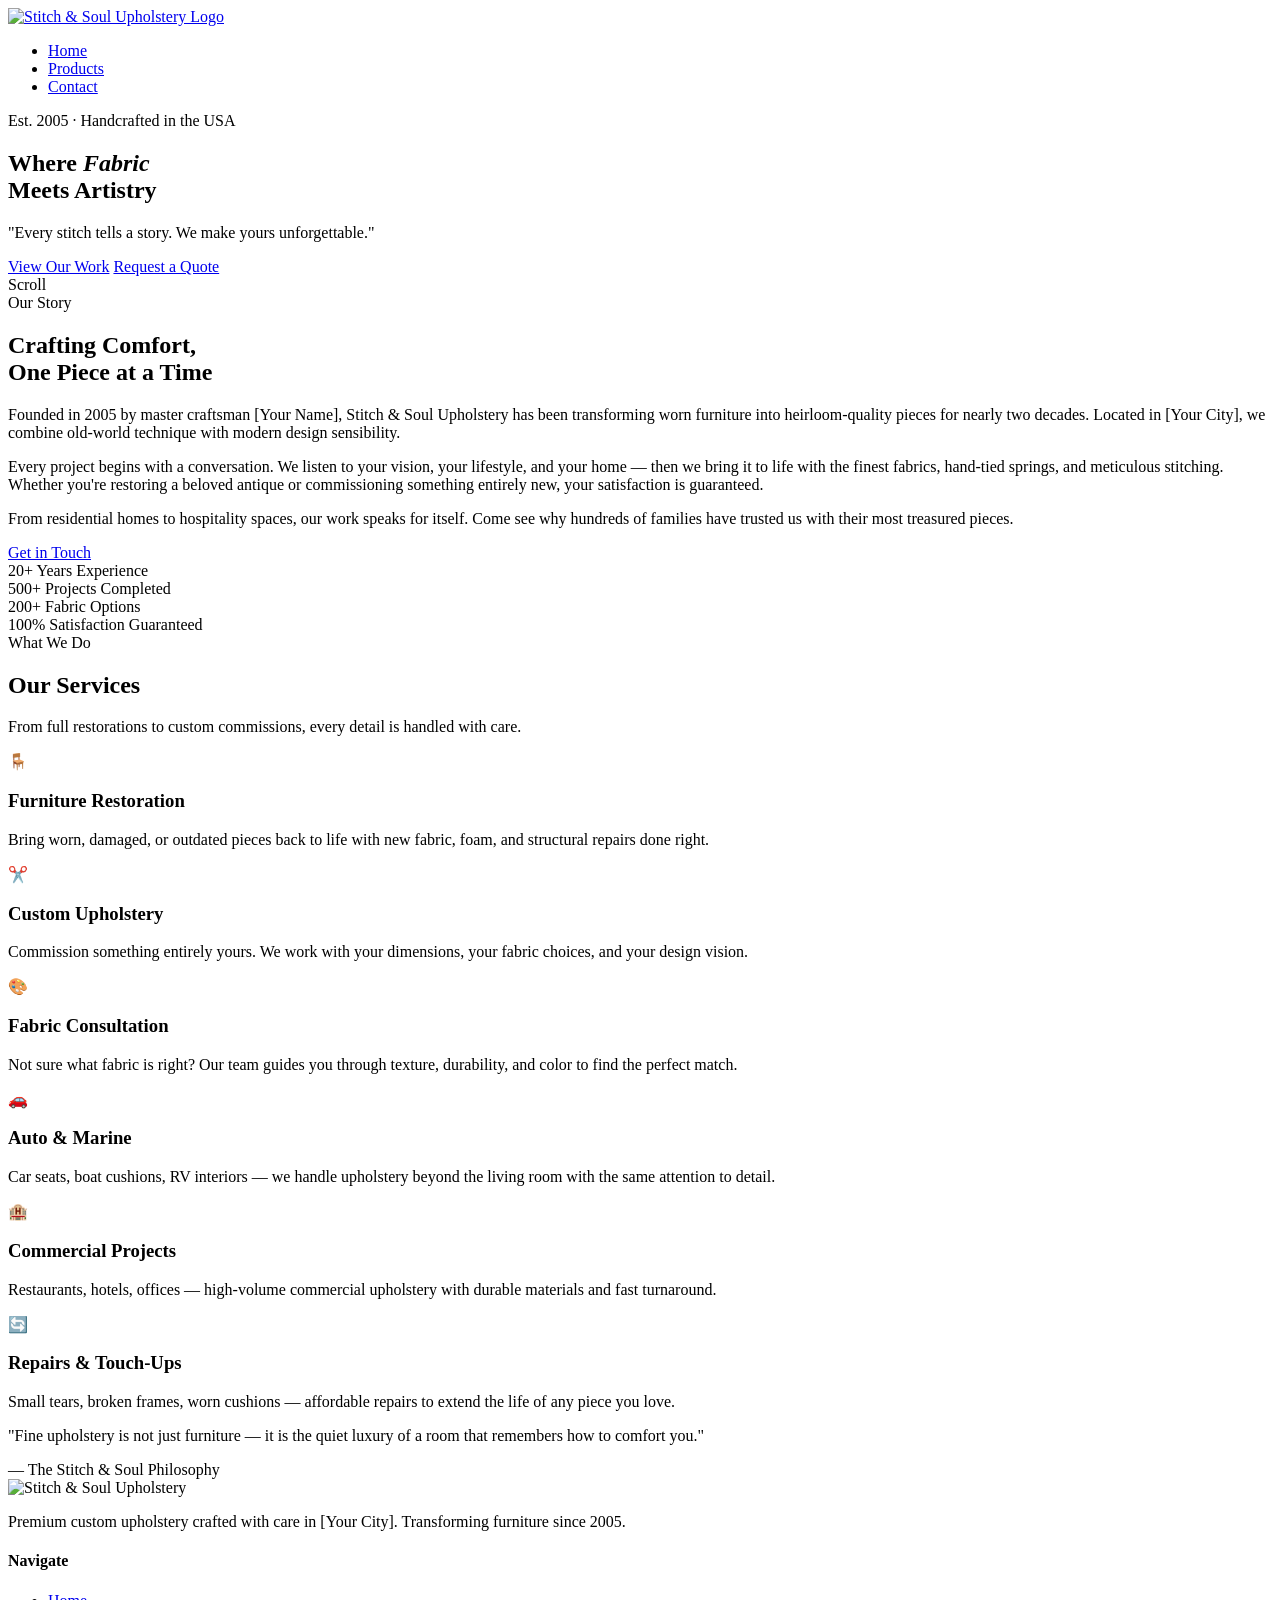
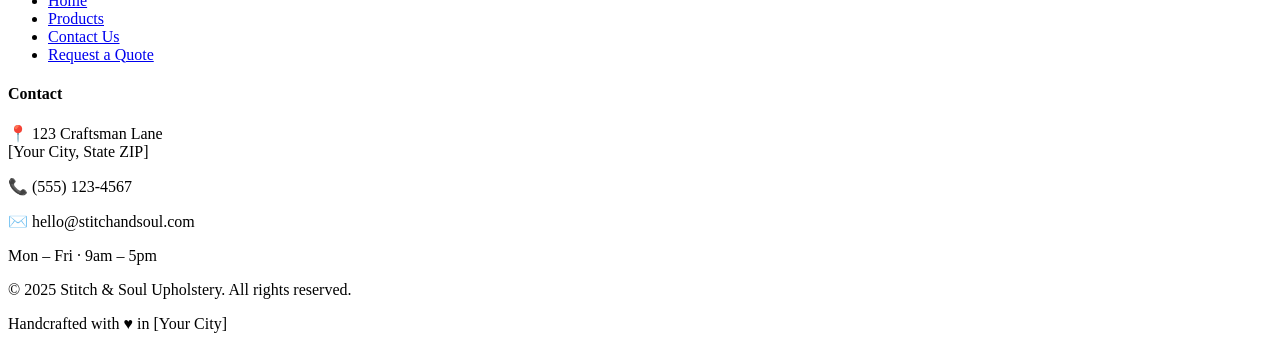
==== index.html @ db39c169 "Add files via upload" ====
<!DOCTYPE html>
<html lang="en">
<head>
  <meta charset="UTF-8" />
  <meta name="viewport" content="width=device-width, initial-scale=1.0" />
  <title>Stitch &amp; Soul Upholstery — Handcrafted Excellence</title>
  <meta name="description" content="Stitch & Soul Upholstery — Premium custom upholstery services. Furniture restoration, custom pieces, and fabric consultations." />
  <link rel="stylesheet" href="css/style.css" />
  <link rel="stylesheet" href="css/home.css" />
</head>
<body>

  <!-- ══ Navigation ══ -->
  <nav class="site-nav" role="navigation" aria-label="Main navigation">
    <div class="nav-inner">
      <a class="nav-logo" href="index.html" aria-label="Stitch & Soul — Home">
        <img src="assets/logo-placeholder.png" alt="Stitch & Soul Upholstery Logo" />
      </a>
      <ul class="nav-links">
        <li><a href="index.html" class="active" aria-current="page">Home</a></li>
        <li><a href="products.html">Products</a></li>
        <li><a href="contact.html">Contact</a></li>
      </ul>
    </div>
  </nav>

  <!-- ══ Main Content ══ -->
  <main class="page-main">

    <!-- ── Hero ── -->
    <section class="hero" aria-label="Hero">
      <div class="hero-bg" aria-hidden="true"></div>
      <div class="hero-content">
        <span class="hero-eyebrow">Est. 2005 · Handcrafted in the USA</span>
        <h1 class="hero-title">
          Where <em>Fabric</em><br />Meets Artistry
        </h1>
        <p class="hero-motto">
          "Every stitch tells a story. We make yours unforgettable."
        </p>
        <div class="hero-actions">
          <a href="products.html" class="btn btn-filled">View Our Work</a>
          <a href="contact.html" class="btn">Request a Quote</a>
        </div>
      </div>
      <div class="hero-scroll" aria-hidden="true">
        <div class="scroll-line"></div>
        <span>Scroll</span>
      </div>
    </section>

    <!-- ── About / Company Description ── -->
    <section class="about-section" id="about" aria-labelledby="about-heading">
      <div class="about-inner">
        <div class="about-text">
          <span class="section-label">Our Story</span>
          <h2 id="about-heading">
            Crafting Comfort,<br />One Piece at a Time
          </h2>

          <!-- ✏️ EDIT: Replace with your company description below -->
          <p>
            Founded in 2005 by master craftsman [Your Name], Stitch &amp; Soul Upholstery
            has been transforming worn furniture into heirloom-quality pieces for nearly
            two decades. Located in [Your City], we combine old-world technique with
            modern design sensibility.
          </p>
          <p>
            Every project begins with a conversation. We listen to your vision, your
            lifestyle, and your home — then we bring it to life with the finest fabrics,
            hand-tied springs, and meticulous stitching. Whether you're restoring a
            beloved antique or commissioning something entirely new, your satisfaction
            is guaranteed.
          </p>
          <p>
            From residential homes to hospitality spaces, our work speaks for itself.
            Come see why hundreds of families have trusted us with their most treasured pieces.
          </p>
          <!-- ✏️ END company description -->

          <a href="contact.html" class="btn" style="margin-top:1rem;">Get in Touch</a>
        </div>

        <div class="about-stats" aria-label="Company statistics">
          <div class="stat-card">
            <span class="stat-number">20+</span>
            <span class="stat-label">Years Experience</span>
          </div>
          <div class="stat-card">
            <span class="stat-number">500+</span>
            <span class="stat-label">Projects Completed</span>
          </div>
          <div class="stat-card">
            <span class="stat-number">200+</span>
            <span class="stat-label">Fabric Options</span>
          </div>
          <div class="stat-card">
            <span class="stat-number">100%</span>
            <span class="stat-label">Satisfaction Guaranteed</span>
          </div>
        </div>
      </div>
    </section>

    <!-- ── Services ── -->
    <section class="services-section" id="services" aria-labelledby="services-heading">
      <div class="services-header">
        <span class="section-label">What We Do</span>
        <h2 id="services-heading">Our Services</h2>
        <p>From full restorations to custom commissions, every detail is handled with care.</p>
      </div>

      <div class="services-grid">
        <div class="service-card">
          <span class="service-icon" aria-hidden="true">🪑</span>
          <h3>Furniture Restoration</h3>
          <p>Bring worn, damaged, or outdated pieces back to life with new fabric, foam, and structural repairs done right.</p>
        </div>
        <div class="service-card">
          <span class="service-icon" aria-hidden="true">✂️</span>
          <h3>Custom Upholstery</h3>
          <p>Commission something entirely yours. We work with your dimensions, your fabric choices, and your design vision.</p>
        </div>
        <div class="service-card">
          <span class="service-icon" aria-hidden="true">🎨</span>
          <h3>Fabric Consultation</h3>
          <p>Not sure what fabric is right? Our team guides you through texture, durability, and color to find the perfect match.</p>
        </div>
        <div class="service-card">
          <span class="service-icon" aria-hidden="true">🚗</span>
          <h3>Auto &amp; Marine</h3>
          <p>Car seats, boat cushions, RV interiors — we handle upholstery beyond the living room with the same attention to detail.</p>
        </div>
        <div class="service-card">
          <span class="service-icon" aria-hidden="true">🏨</span>
          <h3>Commercial Projects</h3>
          <p>Restaurants, hotels, offices — high-volume commercial upholstery with durable materials and fast turnaround.</p>
        </div>
        <div class="service-card">
          <span class="service-icon" aria-hidden="true">🔄</span>
          <h3>Repairs &amp; Touch-Ups</h3>
          <p>Small tears, broken frames, worn cushions — affordable repairs to extend the life of any piece you love.</p>
        </div>
      </div>
    </section>

    <!-- ── Quote Banner ── -->
    <section class="quote-banner" aria-label="Brand quote">
      <p class="quote-text">
        "Fine upholstery is not just furniture — it is the quiet luxury of a room that
        remembers how to comfort you."
      </p>
      <span class="quote-attr">— The Stitch &amp; Soul Philosophy</span>
    </section>

  </main>

  <!-- ══ Footer ══ -->
  <footer class="site-footer" role="contentinfo">
    <div class="footer-inner">

      <div class="footer-brand">
        <!-- ✏️ EDIT: Replace logo src with your logo -->
        <img src="assets/logo-placeholder.png" alt="Stitch & Soul Upholstery" />
        <p>Premium custom upholstery crafted with care in [Your City]. Transforming furniture since 2005.</p>
      </div>

      <div class="footer-col">
        <h4>Navigate</h4>
        <ul>
          <li><a href="index.html">Home</a></li>
          <li><a href="products.html">Products</a></li>
          <li><a href="contact.html">Contact Us</a></li>
          <li><a href="contact.html">Request a Quote</a></li>
        </ul>
      </div>

      <div class="footer-col">
        <h4>Contact</h4>
        <!-- ✏️ EDIT: Replace with your real contact info -->
        <p>📍 123 Craftsman Lane<br />[Your City, State ZIP]</p>
        <p>📞 (555) 123-4567</p>
        <p>✉️ hello@stitchandsoul.com</p>
        <p>Mon – Fri · 9am – 5pm</p>
      </div>

    </div>

    <div class="footer-bottom">
      <p>&copy; 2025 Stitch &amp; Soul Upholstery. All rights reserved.</p>
      <p>Handcrafted with ♥ in [Your City]</p>
    </div>
  </footer>

</body>
</html>
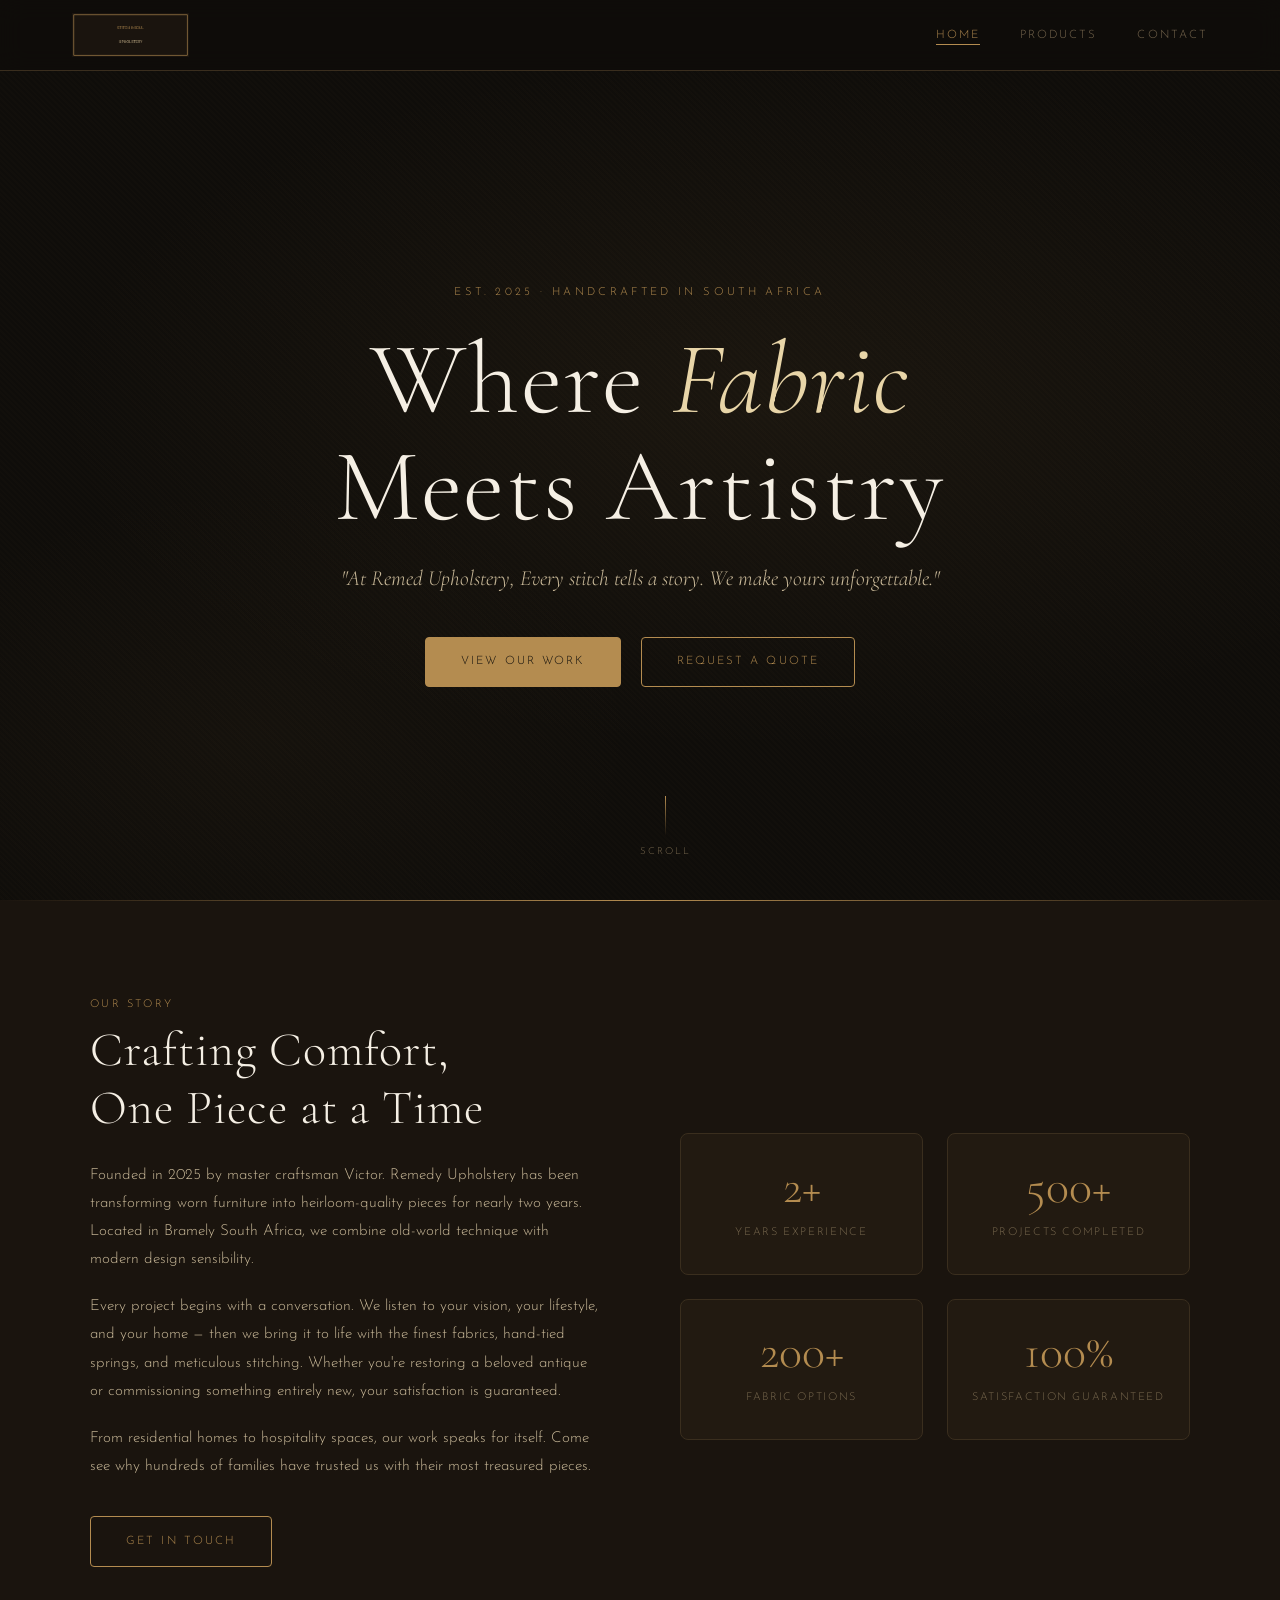
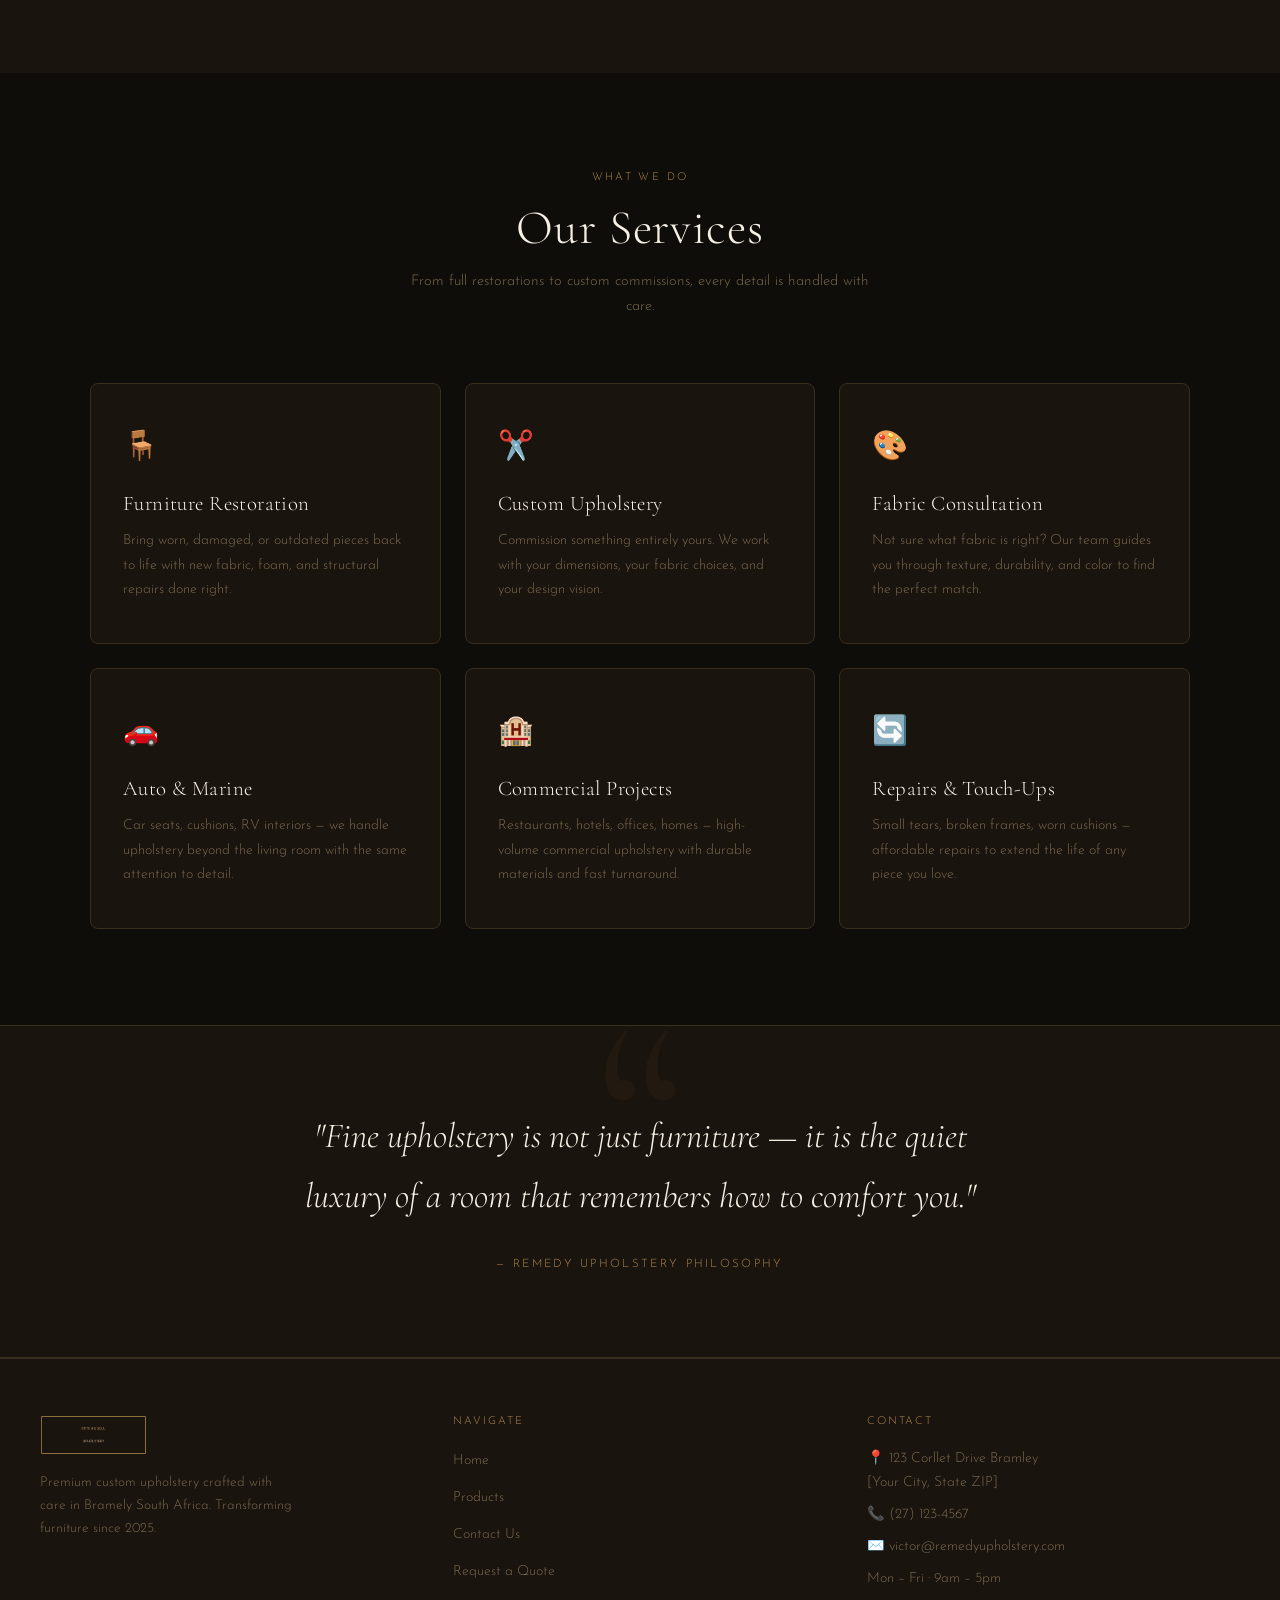
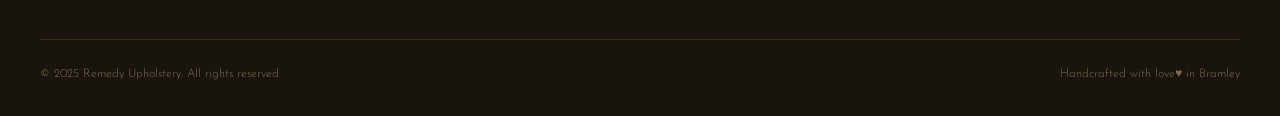
==== commit 0148ce59: "Update branding from Stitch & Soul to Remedy Upholstery" ====
--- a/index.html
+++ b/index.html
@@ -3,8 +3,8 @@
 <head>
   <meta charset="UTF-8" />
   <meta name="viewport" content="width=device-width, initial-scale=1.0" />
-  <title>Stitch &amp; Soul Upholstery — Handcrafted Excellence</title>
-  <meta name="description" content="Stitch & Soul Upholstery — Premium custom upholstery services. Furniture restoration, custom pieces, and fabric consultations." />
+  <title>Remedy Upholstery — Handcrafted Excellence</title>
+  <meta name="description" content="Remedy Upholstery — Premium custom upholstery services. Furniture restoration, custom pieces, and fabric consultations." />
   <link rel="stylesheet" href="css/style.css" />
   <link rel="stylesheet" href="css/home.css" />
 </head>
@@ -13,8 +13,8 @@
   <!-- ══ Navigation ══ -->
   <nav class="site-nav" role="navigation" aria-label="Main navigation">
     <div class="nav-inner">
-      <a class="nav-logo" href="index.html" aria-label="Stitch & Soul — Home">
-        <img src="assets/logo-placeholder.png" alt="Stitch & Soul Upholstery Logo" />
+      <a class="nav-logo" href="index.html" aria-label="Remedy — Home">
+        <img src="assets/logo-placeholder.png" alt="Remedy Upholstery logo" />
       </a>
       <ul class="nav-links">
         <li><a href="index.html" class="active" aria-current="page">Home</a></li>
@@ -31,12 +31,12 @@
     <section class="hero" aria-label="Hero">
       <div class="hero-bg" aria-hidden="true"></div>
       <div class="hero-content">
-        <span class="hero-eyebrow">Est. 2005 · Handcrafted in the USA</span>
+        <span class="hero-eyebrow">Est. 2025 · Handcrafted in South Africa</span>
         <h1 class="hero-title">
           Where <em>Fabric</em><br />Meets Artistry
         </h1>
         <p class="hero-motto">
-          "Every stitch tells a story. We make yours unforgettable."
+          "At Remed Upholstery, Every stitch tells a story. We make yours unforgettable."
         </p>
         <div class="hero-actions">
           <a href="products.html" class="btn btn-filled">View Our Work</a>
@@ -58,11 +58,11 @@
             Crafting Comfort,<br />One Piece at a Time
           </h2>
 
-          <!-- ✏️ EDIT: Replace with your company description below -->
+          <!-- ✏️ EDIT: company description below -->
           <p>
-            Founded in 2005 by master craftsman [Your Name], Stitch &amp; Soul Upholstery
+            Founded in 2025 by master craftsman Victor. Remedy Upholstery
             has been transforming worn furniture into heirloom-quality pieces for nearly
-            two decades. Located in [Your City], we combine old-world technique with
+            two years. Located in Bramely South Africa, we combine old-world technique with
             modern design sensibility.
           </p>
           <p>
@@ -83,7 +83,7 @@
 
         <div class="about-stats" aria-label="Company statistics">
           <div class="stat-card">
-            <span class="stat-number">20+</span>
+            <span class="stat-number">2+</span>
             <span class="stat-label">Years Experience</span>
           </div>
           <div class="stat-card">
@@ -129,12 +129,12 @@
         <div class="service-card">
           <span class="service-icon" aria-hidden="true">🚗</span>
           <h3>Auto &amp; Marine</h3>
-          <p>Car seats, boat cushions, RV interiors — we handle upholstery beyond the living room with the same attention to detail.</p>
+          <p>Car seats, cushions, RV interiors — we handle upholstery beyond the living room with the same attention to detail.</p>
         </div>
         <div class="service-card">
           <span class="service-icon" aria-hidden="true">🏨</span>
           <h3>Commercial Projects</h3>
-          <p>Restaurants, hotels, offices — high-volume commercial upholstery with durable materials and fast turnaround.</p>
+          <p>Restaurants, hotels, offices, homes — high-volume commercial upholstery with durable materials and fast turnaround.</p>
         </div>
         <div class="service-card">
           <span class="service-icon" aria-hidden="true">🔄</span>
@@ -150,7 +150,7 @@
         "Fine upholstery is not just furniture — it is the quiet luxury of a room that
         remembers how to comfort you."
       </p>
-      <span class="quote-attr">— The Stitch &amp; Soul Philosophy</span>
+      <span class="quote-attr">— Remedy Upholstery Philosophy</span>
     </section>
 
   </main>
@@ -160,9 +160,9 @@
     <div class="footer-inner">
 
       <div class="footer-brand">
-        <!-- ✏️ EDIT: Replace logo src with your logo -->
+        <!-- ✏️ EDIT: logo -->
         <img src="assets/logo-placeholder.png" alt="Stitch & Soul Upholstery" />
-        <p>Premium custom upholstery crafted with care in [Your City]. Transforming furniture since 2005.</p>
+        <p>Premium custom upholstery crafted with care in Bramely South Africa. Transforming furniture since 2025.</p>
       </div>
 
       <div class="footer-col">
@@ -178,17 +178,17 @@
       <div class="footer-col">
         <h4>Contact</h4>
         <!-- ✏️ EDIT: Replace with your real contact info -->
-        <p>📍 123 Craftsman Lane<br />[Your City, State ZIP]</p>
-        <p>📞 (555) 123-4567</p>
-        <p>✉️ hello@stitchandsoul.com</p>
+        <p>📍 123 Corllet Drive Bramley<br />[Your City, State ZIP]</p>
+        <p>📞 (27) 123-4567</p>
+        <p>✉️ victor@remedyupholstery.com</p>
         <p>Mon – Fri · 9am – 5pm</p>
       </div>
 
     </div>
 
     <div class="footer-bottom">
-      <p>&copy; 2025 Stitch &amp; Soul Upholstery. All rights reserved.</p>
-      <p>Handcrafted with ♥ in [Your City]</p>
+      <p>&copy; 2025 Remedy Upholstery. All rights reserved.</p>
+      <p>Handcrafted with love♥ in Bramley</p>
     </div>
   </footer>
 
--- a/css/style.css
+++ b/css/style.css
@@ -0,0 +1,348 @@
+/* ============================================
+   style.css — Shared base styles & variables
+   Stitch & Soul Upholstery
+   ============================================ */
+
+@import url('https://fonts.googleapis.com/css2?family=Cormorant+Garamond:ital,wght@0,300;0,400;0,600;1,300;1,400&family=Josefin+Sans:wght@300;400;600&display=swap');
+
+/* ── CSS Variables ── */
+:root {
+  --color-bg:        #0f0d0a;
+  --color-surface:   #1a140e;
+  --color-surface2:  #221a11;
+  --color-border:    #3a2e1e;
+  --color-gold:      #b48c50;
+  --color-gold-lt:   #d4aa6e;
+  --color-gold-pale: #e8d5a8;
+  --color-cream:     #f5efe4;
+  --color-text:      #c8b898;
+  --color-text-dim:  #7a6a50;
+  --color-white:     #faf6ef;
+
+  --font-display: 'Cormorant Garamond', Georgia, serif;
+  --font-ui:      'Josefin Sans', sans-serif;
+
+  --radius-sm:  4px;
+  --radius-md:  8px;
+  --radius-lg:  16px;
+
+  --shadow-card: 0 4px 24px rgba(0,0,0,0.5), 0 1px 4px rgba(0,0,0,0.4);
+  --shadow-glow: 0 0 30px rgba(180,140,80,0.12);
+
+  --transition: 0.3s cubic-bezier(0.4, 0, 0.2, 1);
+}
+
+/* ── Reset & Base ── */
+*, *::before, *::after {
+  box-sizing: border-box;
+  margin: 0;
+  padding: 0;
+}
+
+html {
+  scroll-behavior: smooth;
+  font-size: 16px;
+}
+
+body {
+  background-color: var(--color-bg);
+  color: var(--color-text);
+  font-family: var(--font-ui);
+  font-weight: 300;
+  line-height: 1.7;
+  min-height: 100vh;
+  -webkit-font-smoothing: antialiased;
+}
+
+/* ── Scrollbar ── */
+::-webkit-scrollbar { width: 6px; }
+::-webkit-scrollbar-track { background: var(--color-bg); }
+::-webkit-scrollbar-thumb { background: var(--color-border); border-radius: 3px; }
+::-webkit-scrollbar-thumb:hover { background: var(--color-gold); }
+
+/* ── Typography ── */
+h1, h2, h3, h4 {
+  font-family: var(--font-display);
+  font-weight: 300;
+  color: var(--color-cream);
+  line-height: 1.2;
+  letter-spacing: 0.02em;
+}
+
+h1 { font-size: clamp(2.4rem, 6vw, 5rem); }
+h2 { font-size: clamp(1.8rem, 4vw, 3rem); }
+h3 { font-size: clamp(1.3rem, 2.5vw, 1.8rem); }
+
+p { margin-bottom: 1rem; color: var(--color-text); }
+
+a {
+  color: var(--color-gold);
+  text-decoration: none;
+  transition: color var(--transition);
+}
+a:hover { color: var(--color-gold-lt); }
+
+img { display: block; max-width: 100%; height: auto; }
+
+/* ── Navigation ── */
+.site-nav {
+  position: fixed;
+  top: 0; left: 0; right: 0;
+  z-index: 100;
+  background: rgba(15,13,10,0.92);
+  backdrop-filter: blur(12px);
+  -webkit-backdrop-filter: blur(12px);
+  border-bottom: 1px solid var(--color-border);
+}
+
+.nav-inner {
+  max-width: 1200px;
+  margin: 0 auto;
+  padding: 0 2rem;
+  height: 70px;
+  display: flex;
+  align-items: center;
+  justify-content: space-between;
+}
+
+.nav-logo img {
+  height: 44px;
+  width: auto;
+}
+
+.nav-links {
+  display: flex;
+  list-style: none;
+  gap: 2.5rem;
+  align-items: center;
+}
+
+.nav-links a {
+  font-family: var(--font-ui);
+  font-size: 0.72rem;
+  letter-spacing: 0.18em;
+  text-transform: uppercase;
+  color: var(--color-text-dim);
+  transition: color var(--transition);
+  position: relative;
+  padding-bottom: 2px;
+}
+
+.nav-links a::after {
+  content: '';
+  position: absolute;
+  bottom: -2px; left: 0;
+  width: 0; height: 1px;
+  background: var(--color-gold);
+  transition: width var(--transition);
+}
+
+.nav-links a:hover,
+.nav-links a.active {
+  color: var(--color-gold);
+}
+
+.nav-links a:hover::after,
+.nav-links a.active::after {
+  width: 100%;
+}
+
+/* ── Gold Divider ── */
+.gold-rule {
+  display: flex;
+  align-items: center;
+  gap: 1rem;
+  margin: 1.5rem auto;
+  max-width: 200px;
+}
+.gold-rule::before,
+.gold-rule::after {
+  content: '';
+  flex: 1;
+  height: 1px;
+  background: var(--color-gold);
+  opacity: 0.5;
+}
+.gold-rule-diamond {
+  width: 6px; height: 6px;
+  background: var(--color-gold);
+  transform: rotate(45deg);
+  flex-shrink: 0;
+}
+
+/* ── Section Label ── */
+.section-label {
+  font-family: var(--font-ui);
+  font-size: 0.68rem;
+  letter-spacing: 0.22em;
+  text-transform: uppercase;
+  color: var(--color-gold);
+  display: block;
+  margin-bottom: 0.75rem;
+}
+
+/* ── Buttons ── */
+.btn {
+  display: inline-block;
+  font-family: var(--font-ui);
+  font-size: 0.72rem;
+  letter-spacing: 0.18em;
+  text-transform: uppercase;
+  padding: 0.9rem 2.2rem;
+  border-radius: var(--radius-sm);
+  border: 1px solid var(--color-gold);
+  color: var(--color-gold);
+  background: transparent;
+  cursor: pointer;
+  transition: all var(--transition);
+  position: relative;
+  overflow: hidden;
+}
+
+.btn::before {
+  content: '';
+  position: absolute;
+  inset: 0;
+  background: var(--color-gold);
+  transform: scaleX(0);
+  transform-origin: left;
+  transition: transform var(--transition);
+  z-index: -1;
+}
+
+.btn:hover {
+  color: var(--color-bg);
+}
+
+.btn:hover::before {
+  transform: scaleX(1);
+}
+
+.btn-filled {
+  background: var(--color-gold);
+  color: var(--color-bg);
+}
+
+.btn-filled::before {
+  background: var(--color-gold-lt);
+}
+
+.btn-filled:hover {
+  color: var(--color-bg);
+}
+
+/* ── Page Wrapper ── */
+.page-main {
+  padding-top: 70px; /* nav height */
+  min-height: 100vh;
+}
+
+/* ── Footer ── */
+.site-footer {
+  background: var(--color-surface);
+  border-top: 1px solid var(--color-border);
+  padding: 3.5rem 2rem 2rem;
+  margin-top: auto;
+}
+
+.footer-inner {
+  max-width: 1200px;
+  margin: 0 auto;
+  display: grid;
+  grid-template-columns: 1fr 1fr 1fr;
+  gap: 2.5rem;
+}
+
+.footer-brand img {
+  height: 40px;
+  margin-bottom: 1rem;
+}
+
+.footer-brand p {
+  font-size: 0.85rem;
+  color: var(--color-text-dim);
+  max-width: 260px;
+}
+
+.footer-col h4 {
+  font-family: var(--font-ui);
+  font-size: 0.68rem;
+  letter-spacing: 0.18em;
+  text-transform: uppercase;
+  color: var(--color-gold);
+  margin-bottom: 1.2rem;
+}
+
+.footer-col ul {
+  list-style: none;
+}
+
+.footer-col ul li {
+  margin-bottom: 0.6rem;
+}
+
+.footer-col ul li a {
+  font-size: 0.88rem;
+  color: var(--color-text-dim);
+  transition: color var(--transition);
+}
+
+.footer-col ul li a:hover {
+  color: var(--color-gold);
+}
+
+.footer-col p {
+  font-size: 0.88rem;
+  color: var(--color-text-dim);
+  margin-bottom: 0.5rem;
+}
+
+.footer-bottom {
+  max-width: 1200px;
+  margin: 2.5rem auto 0;
+  padding-top: 1.5rem;
+  border-top: 1px solid var(--color-border);
+  display: flex;
+  justify-content: space-between;
+  align-items: center;
+  flex-wrap: wrap;
+  gap: 1rem;
+}
+
+.footer-bottom p {
+  font-size: 0.75rem;
+  color: var(--color-text-dim);
+  margin: 0;
+}
+
+/* ── Fade-in Animation ── */
+@keyframes fadeUp {
+  from { opacity: 0; transform: translateY(24px); }
+  to   { opacity: 1; transform: translateY(0); }
+}
+
+.fade-up {
+  opacity: 0;
+  animation: fadeUp 0.8s ease forwards;
+}
+
+/* ── Responsive Nav ── */
+@media (max-width: 768px) {
+  .nav-links { gap: 1.4rem; }
+  .nav-links a { font-size: 0.65rem; }
+
+  .footer-inner {
+    grid-template-columns: 1fr;
+    gap: 2rem;
+  }
+
+  .footer-bottom {
+    flex-direction: column;
+    text-align: center;
+  }
+}
+
+@media (max-width: 480px) {
+  .nav-links { gap: 1rem; }
+  .nav-inner { padding: 0 1rem; }
+}
--- a/css/home.css
+++ b/css/home.css
@@ -0,0 +1,348 @@
+/* ============================================
+   home.css — Home page styles
+   Stitch & Soul Upholstery
+   ============================================ */
+
+/* ── Hero Section ── */
+.hero {
+  position: relative;
+  min-height: calc(100vh - 70px);
+  display: flex;
+  align-items: center;
+  justify-content: center;
+  overflow: hidden;
+  padding: 4rem 2rem;
+}
+
+.hero-bg {
+  position: absolute;
+  inset: 0;
+  background:
+    radial-gradient(ellipse 80% 60% at 60% 40%, rgba(180,140,80,0.07) 0%, transparent 70%),
+    radial-gradient(ellipse 50% 50% at 20% 80%, rgba(180,140,80,0.04) 0%, transparent 60%),
+    var(--color-bg);
+  z-index: 0;
+}
+
+/* Subtle fabric texture overlay */
+.hero-bg::after {
+  content: '';
+  position: absolute;
+  inset: 0;
+  background-image:
+    repeating-linear-gradient(
+      45deg,
+      transparent,
+      transparent 2px,
+      rgba(180,140,80,0.015) 2px,
+      rgba(180,140,80,0.015) 4px
+    );
+  z-index: 1;
+}
+
+.hero-content {
+  position: relative;
+  z-index: 2;
+  text-align: center;
+  max-width: 820px;
+}
+
+.hero-eyebrow {
+  font-family: var(--font-ui);
+  font-size: 0.7rem;
+  letter-spacing: 0.3em;
+  text-transform: uppercase;
+  color: var(--color-gold);
+  display: block;
+  margin-bottom: 1.5rem;
+  animation: fadeUp 0.6s ease 0.1s both;
+}
+
+.hero-title {
+  font-family: var(--font-display);
+  font-size: clamp(3rem, 8vw, 6.5rem);
+  font-weight: 300;
+  color: var(--color-cream);
+  line-height: 1.05;
+  margin-bottom: 1.2rem;
+  animation: fadeUp 0.6s ease 0.25s both;
+}
+
+.hero-title em {
+  font-style: italic;
+  color: var(--color-gold-pale);
+}
+
+.hero-motto {
+  font-family: var(--font-display);
+  font-size: clamp(1rem, 2.5vw, 1.35rem);
+  font-style: italic;
+  color: var(--color-text);
+  margin-bottom: 2.5rem;
+  animation: fadeUp 0.6s ease 0.4s both;
+  opacity: 0.85;
+}
+
+.hero-actions {
+  display: flex;
+  gap: 1.2rem;
+  justify-content: center;
+  flex-wrap: wrap;
+  animation: fadeUp 0.6s ease 0.55s both;
+}
+
+.hero-scroll {
+  position: absolute;
+  bottom: 2.5rem;
+  left: 50%;
+  transform: translateX(-50%);
+  z-index: 2;
+  display: flex;
+  flex-direction: column;
+  align-items: center;
+  gap: 0.5rem;
+  color: var(--color-text-dim);
+  font-family: var(--font-ui);
+  font-size: 0.6rem;
+  letter-spacing: 0.2em;
+  text-transform: uppercase;
+  animation: fadeUp 1s ease 1s both;
+}
+
+.scroll-line {
+  width: 1px;
+  height: 40px;
+  background: linear-gradient(to bottom, var(--color-gold), transparent);
+  animation: scrollPulse 2s ease-in-out infinite;
+}
+
+@keyframes scrollPulse {
+  0%, 100% { opacity: 0.3; transform: scaleY(1); }
+  50%       { opacity: 1;   transform: scaleY(1.1); }
+}
+
+/* ── About / Description Section ── */
+.about-section {
+  padding: 6rem 2rem;
+  background: var(--color-surface);
+  position: relative;
+}
+
+.about-section::before {
+  content: '';
+  position: absolute;
+  top: 0; left: 0; right: 0;
+  height: 1px;
+  background: linear-gradient(to right, transparent, var(--color-gold), transparent);
+}
+
+.about-inner {
+  max-width: 1100px;
+  margin: 0 auto;
+  display: grid;
+  grid-template-columns: 1fr 1fr;
+  gap: 5rem;
+  align-items: center;
+}
+
+.about-text .section-label {
+  margin-bottom: 0.5rem;
+}
+
+.about-text h2 {
+  margin-bottom: 1.5rem;
+}
+
+.about-text p {
+  font-size: 0.95rem;
+  line-height: 1.85;
+  color: var(--color-text);
+  margin-bottom: 1.2rem;
+}
+
+.about-stats {
+  display: grid;
+  grid-template-columns: 1fr 1fr;
+  gap: 1.5rem;
+}
+
+.stat-card {
+  background: var(--color-surface2);
+  border: 1px solid var(--color-border);
+  border-radius: var(--radius-md);
+  padding: 1.8rem 1.5rem;
+  text-align: center;
+  transition: border-color var(--transition), box-shadow var(--transition);
+}
+
+.stat-card:hover {
+  border-color: var(--color-gold);
+  box-shadow: var(--shadow-glow);
+}
+
+.stat-number {
+  font-family: var(--font-display);
+  font-size: 3rem;
+  font-weight: 300;
+  color: var(--color-gold);
+  line-height: 1;
+  display: block;
+  margin-bottom: 0.4rem;
+}
+
+.stat-label {
+  font-family: var(--font-ui);
+  font-size: 0.68rem;
+  letter-spacing: 0.15em;
+  text-transform: uppercase;
+  color: var(--color-text-dim);
+}
+
+/* ── Services Section ── */
+.services-section {
+  padding: 6rem 2rem;
+}
+
+.services-header {
+  text-align: center;
+  margin-bottom: 4rem;
+}
+
+.services-header h2 {
+  margin-bottom: 0.75rem;
+}
+
+.services-header p {
+  color: var(--color-text-dim);
+  max-width: 480px;
+  margin: 0 auto;
+  font-size: 0.92rem;
+}
+
+.services-grid {
+  max-width: 1100px;
+  margin: 0 auto;
+  display: grid;
+  grid-template-columns: repeat(3, 1fr);
+  gap: 1.5rem;
+}
+
+.service-card {
+  background: var(--color-surface);
+  border: 1px solid var(--color-border);
+  border-radius: var(--radius-md);
+  padding: 2.5rem 2rem;
+  transition: all var(--transition);
+  position: relative;
+  overflow: hidden;
+}
+
+.service-card::before {
+  content: '';
+  position: absolute;
+  top: 0; left: 0; right: 0;
+  height: 2px;
+  background: var(--color-gold);
+  transform: scaleX(0);
+  transition: transform var(--transition);
+}
+
+.service-card:hover {
+  border-color: var(--color-border);
+  transform: translateY(-4px);
+  box-shadow: var(--shadow-card);
+}
+
+.service-card:hover::before {
+  transform: scaleX(1);
+}
+
+.service-icon {
+  font-size: 1.8rem;
+  margin-bottom: 1.2rem;
+  display: block;
+}
+
+.service-card h3 {
+  font-size: 1.3rem;
+  margin-bottom: 0.75rem;
+  color: var(--color-cream);
+}
+
+.service-card p {
+  font-size: 0.88rem;
+  color: var(--color-text-dim);
+  line-height: 1.75;
+  margin: 0;
+}
+
+/* ── Testimonial / Quote Banner ── */
+.quote-banner {
+  padding: 5rem 2rem;
+  background: var(--color-surface);
+  border-top: 1px solid var(--color-border);
+  border-bottom: 1px solid var(--color-border);
+  text-align: center;
+  position: relative;
+  overflow: hidden;
+}
+
+.quote-banner::before {
+  content: '\201C';
+  font-family: var(--font-display);
+  font-size: 18rem;
+  color: rgba(180,140,80,0.05);
+  position: absolute;
+  top: -3rem; left: 50%;
+  transform: translateX(-50%);
+  line-height: 1;
+  pointer-events: none;
+}
+
+.quote-text {
+  font-family: var(--font-display);
+  font-size: clamp(1.4rem, 3vw, 2.2rem);
+  font-style: italic;
+  color: var(--color-cream);
+  max-width: 720px;
+  margin: 0 auto 1.5rem;
+  position: relative;
+  z-index: 1;
+}
+
+.quote-attr {
+  font-family: var(--font-ui);
+  font-size: 0.72rem;
+  letter-spacing: 0.2em;
+  text-transform: uppercase;
+  color: var(--color-gold);
+  position: relative;
+  z-index: 1;
+}
+
+/* ── Responsive ── */
+@media (max-width: 900px) {
+  .about-inner {
+    grid-template-columns: 1fr;
+    gap: 3rem;
+  }
+
+  .services-grid {
+    grid-template-columns: 1fr 1fr;
+  }
+}
+
+@media (max-width: 600px) {
+  .services-grid {
+    grid-template-columns: 1fr;
+  }
+
+  .about-stats {
+    grid-template-columns: 1fr 1fr;
+  }
+
+  .hero-actions {
+    flex-direction: column;
+    align-items: center;
+  }
+}
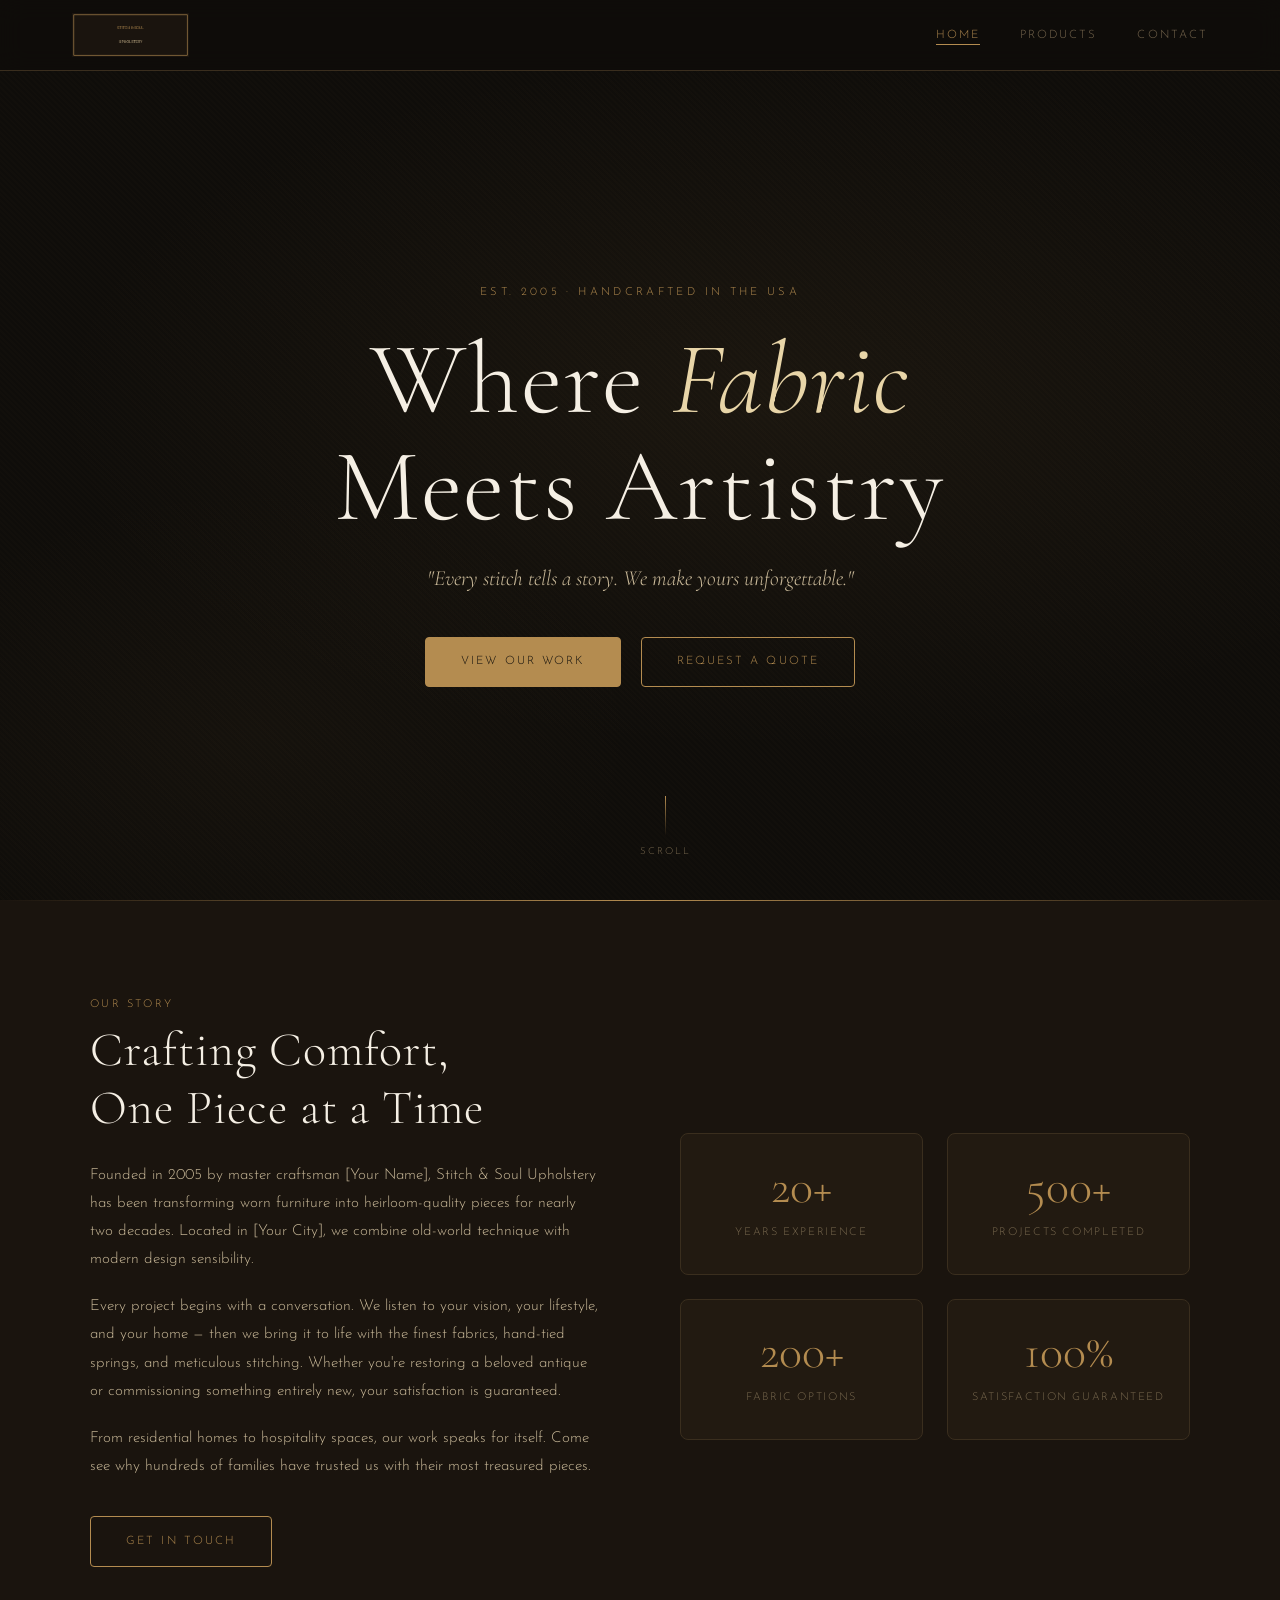
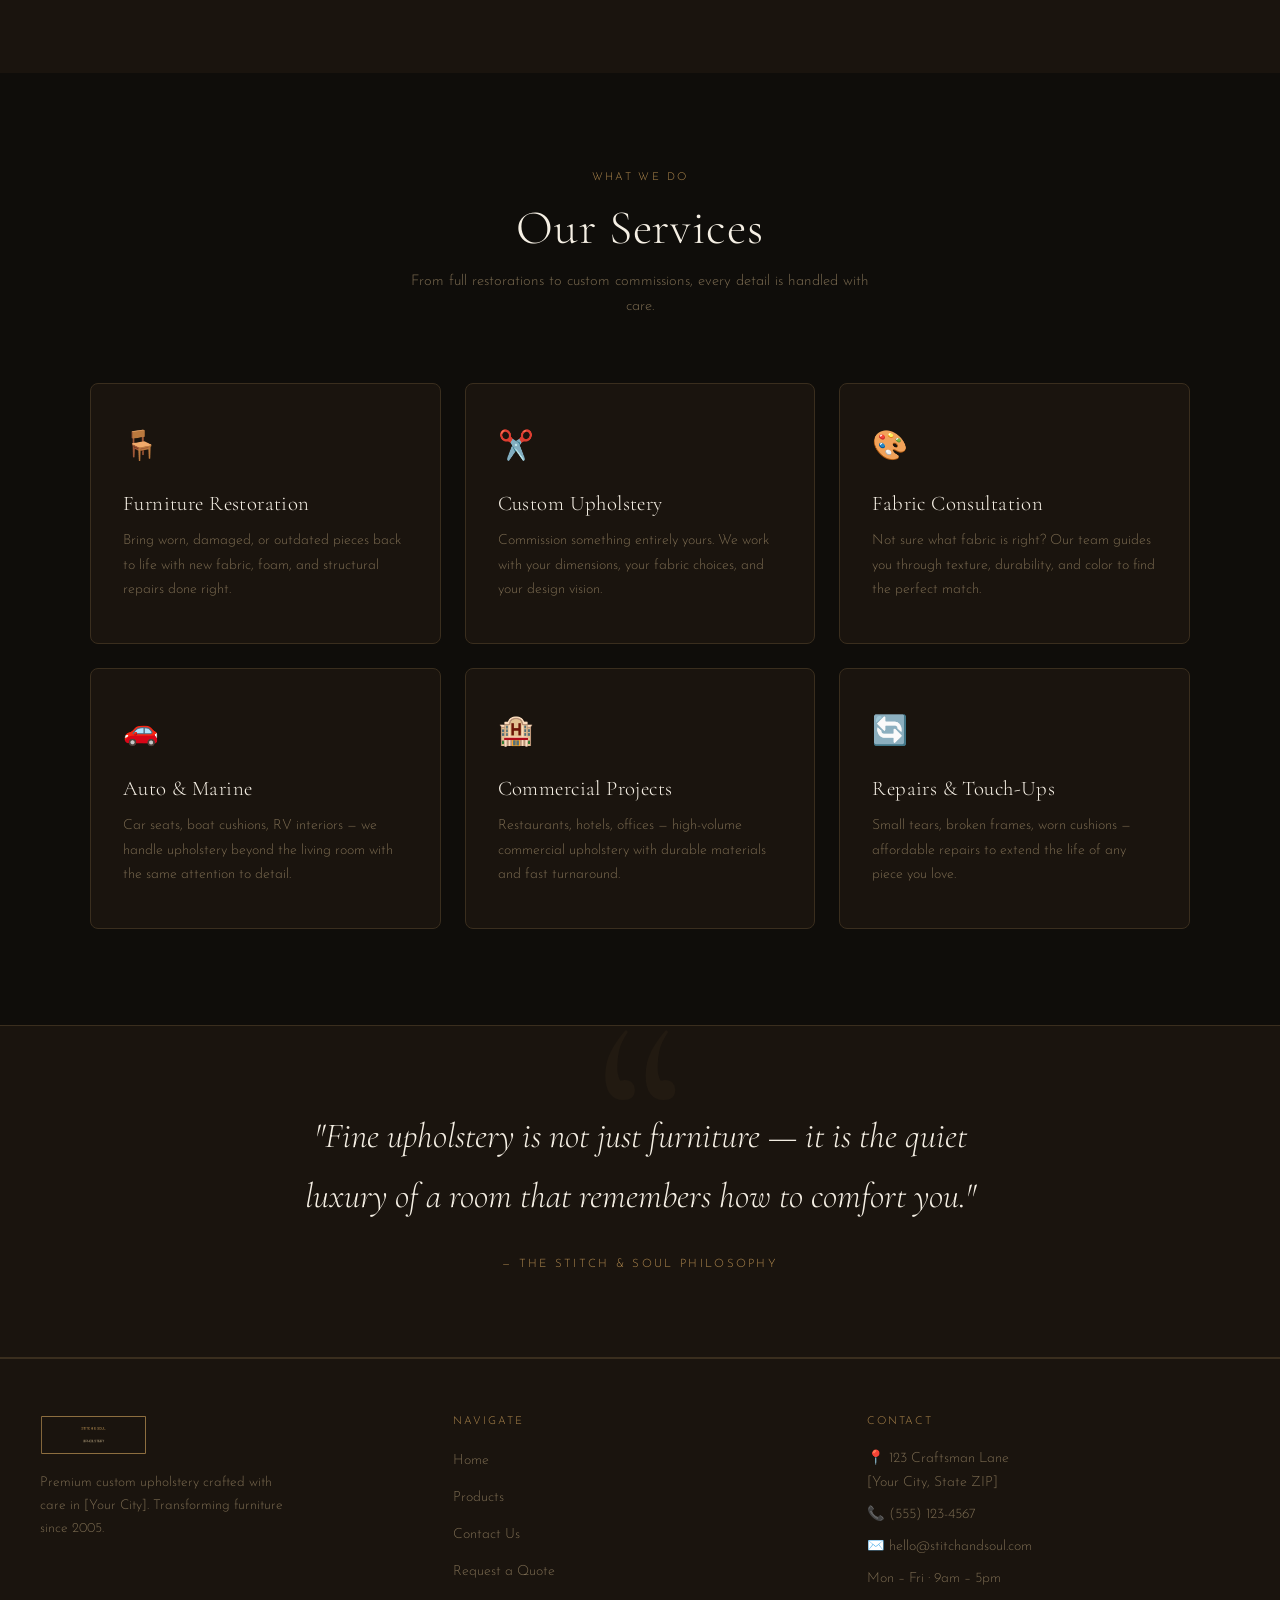
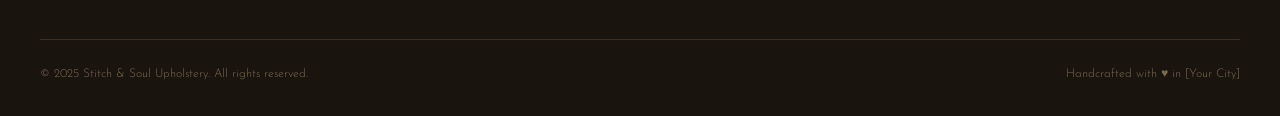
==== commit a57e74a7: "Add files via upload" ====
--- a/index.html
+++ b/index.html
@@ -3,18 +3,19 @@
 <head>
   <meta charset="UTF-8" />
   <meta name="viewport" content="width=device-width, initial-scale=1.0" />
-  <title>Remedy Upholstery — Handcrafted Excellence</title>
-  <meta name="description" content="Remedy Upholstery — Premium custom upholstery services. Furniture restoration, custom pieces, and fabric consultations." />
+  <title>Stitch &amp; Soul Upholstery — Handcrafted Excellence</title>
+  <meta name="description" content="Stitch & Soul Upholstery — Premium custom upholstery services. Furniture restoration, custom pieces, and fabric consultations." />
   <link rel="stylesheet" href="css/style.css" />
   <link rel="stylesheet" href="css/home.css" />
+  <script src="js/main.js" defer></script>
 </head>
 <body>
 
   <!-- ══ Navigation ══ -->
   <nav class="site-nav" role="navigation" aria-label="Main navigation">
     <div class="nav-inner">
-      <a class="nav-logo" href="index.html" aria-label="Remedy — Home">
-        <img src="assets/logo-placeholder.png" alt="Remedy Upholstery logo" />
+      <a class="nav-logo" href="index.html" aria-label="Stitch & Soul — Home">
+        <img src="assets/logo-placeholder.png" alt="Stitch & Soul Upholstery Logo" />
       </a>
       <ul class="nav-links">
         <li><a href="index.html" class="active" aria-current="page">Home</a></li>
@@ -31,12 +32,12 @@
     <section class="hero" aria-label="Hero">
       <div class="hero-bg" aria-hidden="true"></div>
       <div class="hero-content">
-        <span class="hero-eyebrow">Est. 2025 · Handcrafted in South Africa</span>
+        <span class="hero-eyebrow">Est. 2005 · Handcrafted in the USA</span>
         <h1 class="hero-title">
           Where <em>Fabric</em><br />Meets Artistry
         </h1>
         <p class="hero-motto">
-          "At Remed Upholstery, Every stitch tells a story. We make yours unforgettable."
+          "Every stitch tells a story. We make yours unforgettable."
         </p>
         <div class="hero-actions">
           <a href="products.html" class="btn btn-filled">View Our Work</a>
@@ -58,11 +59,11 @@
             Crafting Comfort,<br />One Piece at a Time
           </h2>
 
-          <!-- ✏️ EDIT: company description below -->
+          <!-- ✏️ EDIT: Replace with your company description below -->
           <p>
-            Founded in 2025 by master craftsman Victor. Remedy Upholstery
+            Founded in 2005 by master craftsman [Your Name], Stitch &amp; Soul Upholstery
             has been transforming worn furniture into heirloom-quality pieces for nearly
-            two years. Located in Bramely South Africa, we combine old-world technique with
+            two decades. Located in [Your City], we combine old-world technique with
             modern design sensibility.
           </p>
           <p>
@@ -83,7 +84,7 @@
 
         <div class="about-stats" aria-label="Company statistics">
           <div class="stat-card">
-            <span class="stat-number">2+</span>
+            <span class="stat-number">20+</span>
             <span class="stat-label">Years Experience</span>
           </div>
           <div class="stat-card">
@@ -129,12 +130,12 @@
         <div class="service-card">
           <span class="service-icon" aria-hidden="true">🚗</span>
           <h3>Auto &amp; Marine</h3>
-          <p>Car seats, cushions, RV interiors — we handle upholstery beyond the living room with the same attention to detail.</p>
+          <p>Car seats, boat cushions, RV interiors — we handle upholstery beyond the living room with the same attention to detail.</p>
         </div>
         <div class="service-card">
           <span class="service-icon" aria-hidden="true">🏨</span>
           <h3>Commercial Projects</h3>
-          <p>Restaurants, hotels, offices, homes — high-volume commercial upholstery with durable materials and fast turnaround.</p>
+          <p>Restaurants, hotels, offices — high-volume commercial upholstery with durable materials and fast turnaround.</p>
         </div>
         <div class="service-card">
           <span class="service-icon" aria-hidden="true">🔄</span>
@@ -150,7 +151,7 @@
         "Fine upholstery is not just furniture — it is the quiet luxury of a room that
         remembers how to comfort you."
       </p>
-      <span class="quote-attr">— Remedy Upholstery Philosophy</span>
+      <span class="quote-attr">— The Stitch &amp; Soul Philosophy</span>
     </section>
 
   </main>
@@ -160,9 +161,9 @@
     <div class="footer-inner">
 
       <div class="footer-brand">
-        <!-- ✏️ EDIT: logo -->
+        <!-- ✏️ EDIT: Replace logo src with your logo -->
         <img src="assets/logo-placeholder.png" alt="Stitch & Soul Upholstery" />
-        <p>Premium custom upholstery crafted with care in Bramely South Africa. Transforming furniture since 2025.</p>
+        <p>Premium custom upholstery crafted with care in [Your City]. Transforming furniture since 2005.</p>
       </div>
 
       <div class="footer-col">
@@ -178,17 +179,17 @@
       <div class="footer-col">
         <h4>Contact</h4>
         <!-- ✏️ EDIT: Replace with your real contact info -->
-        <p>📍 123 Corllet Drive Bramley<br />[Your City, State ZIP]</p>
-        <p>📞 (27) 123-4567</p>
-        <p>✉️ victor@remedyupholstery.com</p>
+        <p>📍 123 Craftsman Lane<br />[Your City, State ZIP]</p>
+        <p>📞 (555) 123-4567</p>
+        <p>✉️ hello@stitchandsoul.com</p>
         <p>Mon – Fri · 9am – 5pm</p>
       </div>
 
     </div>
 
     <div class="footer-bottom">
-      <p>&copy; 2025 Remedy Upholstery. All rights reserved.</p>
-      <p>Handcrafted with love♥ in Bramley</p>
+      <p>&copy; 2025 Stitch &amp; Soul Upholstery. All rights reserved.</p>
+      <p>Handcrafted with ♥ in [Your City]</p>
     </div>
   </footer>
 
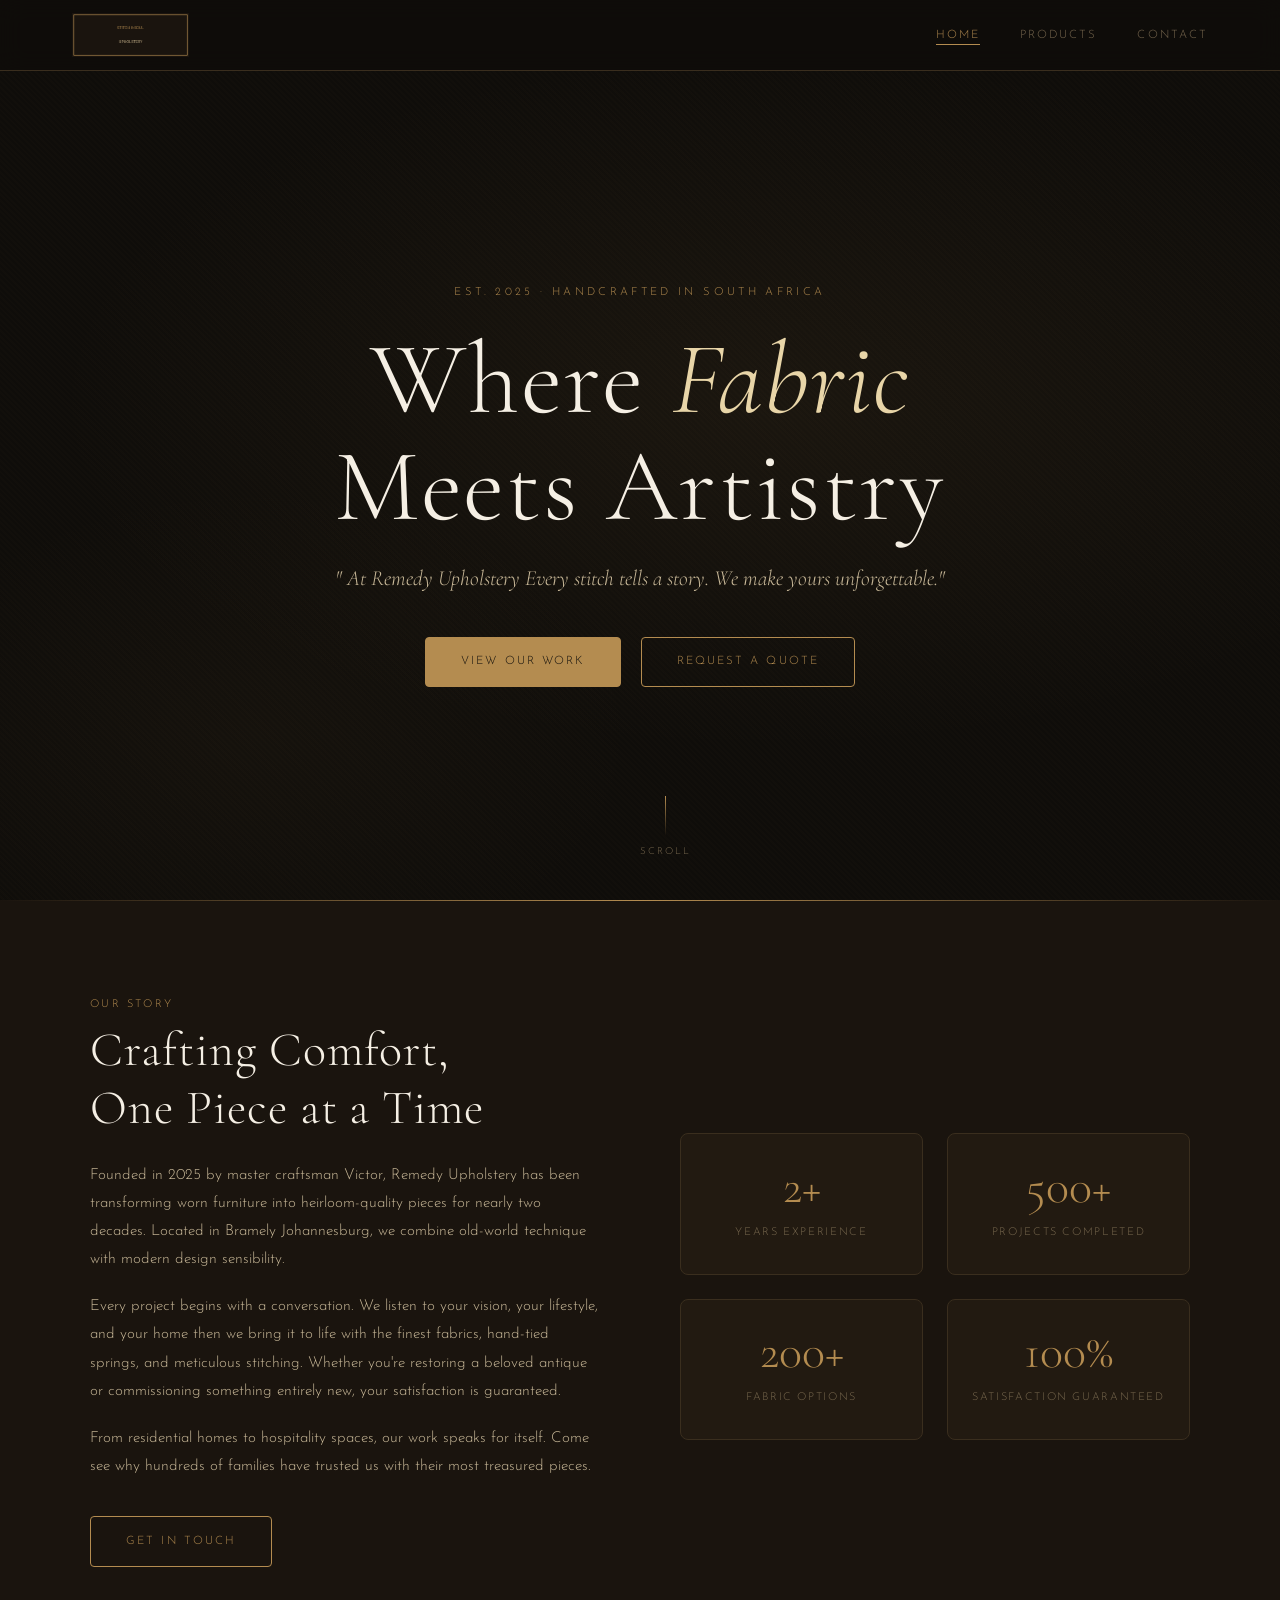
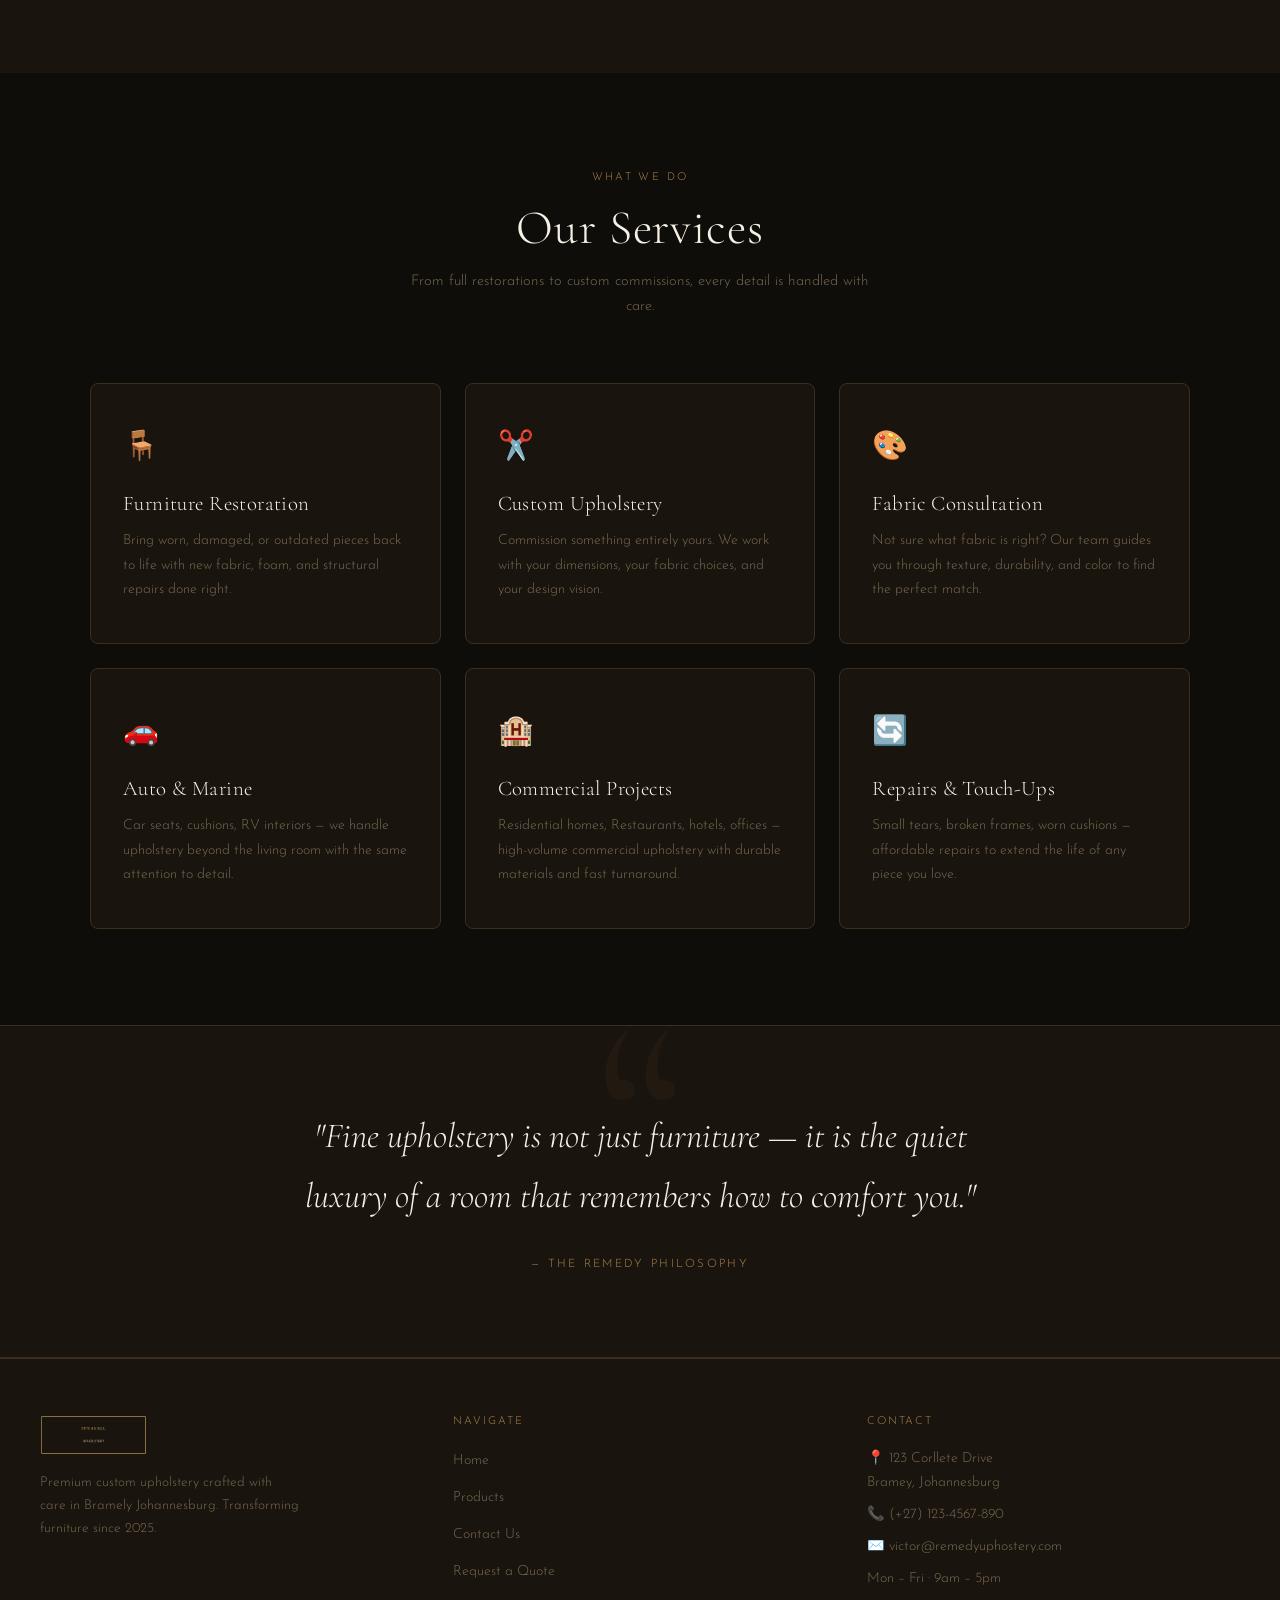
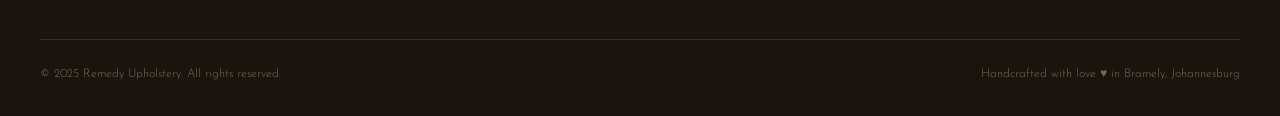
==== commit 91c217c4: "Update branding from Stitch & Soul to Remedy Upholstery" ====
--- a/index.html
+++ b/index.html
@@ -3,8 +3,8 @@
 <head>
   <meta charset="UTF-8" />
   <meta name="viewport" content="width=device-width, initial-scale=1.0" />
-  <title>Stitch &amp; Soul Upholstery — Handcrafted Excellence</title>
-  <meta name="description" content="Stitch & Soul Upholstery — Premium custom upholstery services. Furniture restoration, custom pieces, and fabric consultations." />
+  <title>Remedy Upholstery — Handcrafted Excellence</title>
+  <meta name="description" content="Remedy Upholstery — Premium custom upholstery services. Furniture restoration, custom pieces, and fabric consultations." />
   <link rel="stylesheet" href="css/style.css" />
   <link rel="stylesheet" href="css/home.css" />
   <script src="js/main.js" defer></script>
@@ -14,8 +14,8 @@
   <!-- ══ Navigation ══ -->
   <nav class="site-nav" role="navigation" aria-label="Main navigation">
     <div class="nav-inner">
-      <a class="nav-logo" href="index.html" aria-label="Stitch & Soul — Home">
-        <img src="assets/logo-placeholder.png" alt="Stitch & Soul Upholstery Logo" />
+      <a class="nav-logo" href="index.html" aria-label="Remedy — Home">
+        <img src="assets/logo-placeholder.png" alt="Remedy Upholstery Logo" />
       </a>
       <ul class="nav-links">
         <li><a href="index.html" class="active" aria-current="page">Home</a></li>
@@ -32,12 +32,12 @@
     <section class="hero" aria-label="Hero">
       <div class="hero-bg" aria-hidden="true"></div>
       <div class="hero-content">
-        <span class="hero-eyebrow">Est. 2005 · Handcrafted in the USA</span>
+        <span class="hero-eyebrow">Est. 2025 · Handcrafted in South Africa</span>
         <h1 class="hero-title">
           Where <em>Fabric</em><br />Meets Artistry
         </h1>
         <p class="hero-motto">
-          "Every stitch tells a story. We make yours unforgettable."
+          " At Remedy Upholstery Every stitch tells a story. We make yours unforgettable."
         </p>
         <div class="hero-actions">
           <a href="products.html" class="btn btn-filled">View Our Work</a>
@@ -59,16 +59,16 @@
             Crafting Comfort,<br />One Piece at a Time
           </h2>
 
-          <!-- ✏️ EDIT: Replace with your company description below -->
+          <!-- ✏️ EDIT: company description below -->
           <p>
-            Founded in 2005 by master craftsman [Your Name], Stitch &amp; Soul Upholstery
+            Founded in 2025 by master craftsman Victor, Remedy Upholstery
             has been transforming worn furniture into heirloom-quality pieces for nearly
-            two decades. Located in [Your City], we combine old-world technique with
+            two decades. Located in Bramely Johannesburg, we combine old-world technique with
             modern design sensibility.
           </p>
           <p>
             Every project begins with a conversation. We listen to your vision, your
-            lifestyle, and your home — then we bring it to life with the finest fabrics,
+            lifestyle, and your home then we bring it to life with the finest fabrics,
             hand-tied springs, and meticulous stitching. Whether you're restoring a
             beloved antique or commissioning something entirely new, your satisfaction
             is guaranteed.
@@ -84,7 +84,7 @@
 
         <div class="about-stats" aria-label="Company statistics">
           <div class="stat-card">
-            <span class="stat-number">20+</span>
+            <span class="stat-number">2+</span>
             <span class="stat-label">Years Experience</span>
           </div>
           <div class="stat-card">
@@ -130,12 +130,12 @@
         <div class="service-card">
           <span class="service-icon" aria-hidden="true">🚗</span>
           <h3>Auto &amp; Marine</h3>
-          <p>Car seats, boat cushions, RV interiors — we handle upholstery beyond the living room with the same attention to detail.</p>
+          <p>Car seats, cushions, RV interiors — we handle upholstery beyond the living room with the same attention to detail.</p>
         </div>
         <div class="service-card">
           <span class="service-icon" aria-hidden="true">🏨</span>
           <h3>Commercial Projects</h3>
-          <p>Restaurants, hotels, offices — high-volume commercial upholstery with durable materials and fast turnaround.</p>
+          <p>Residential homes, Restaurants, hotels, offices — high-volume commercial upholstery with durable materials and fast turnaround.</p>
         </div>
         <div class="service-card">
           <span class="service-icon" aria-hidden="true">🔄</span>
@@ -151,7 +151,7 @@
         "Fine upholstery is not just furniture — it is the quiet luxury of a room that
         remembers how to comfort you."
       </p>
-      <span class="quote-attr">— The Stitch &amp; Soul Philosophy</span>
+      <span class="quote-attr">— The Remedy Philosophy</span>
     </section>
 
   </main>
@@ -161,9 +161,9 @@
     <div class="footer-inner">
 
       <div class="footer-brand">
-        <!-- ✏️ EDIT: Replace logo src with your logo -->
-        <img src="assets/logo-placeholder.png" alt="Stitch & Soul Upholstery" />
-        <p>Premium custom upholstery crafted with care in [Your City]. Transforming furniture since 2005.</p>
+        <!-- ✏️ EDIT: logo src -->
+        <img src="assets/logo-placeholder.png" alt="Remedy Upholstery" />
+        <p>Premium custom upholstery crafted with care in Bramely Johannesburg. Transforming furniture since 2025.</p>
       </div>
 
       <div class="footer-col">
@@ -178,18 +178,18 @@
 
       <div class="footer-col">
         <h4>Contact</h4>
-        <!-- ✏️ EDIT: Replace with your real contact info -->
-        <p>📍 123 Craftsman Lane<br />[Your City, State ZIP]</p>
-        <p>📞 (555) 123-4567</p>
-        <p>✉️ hello@stitchandsoul.com</p>
+        <!-- ✏️ EDIT: contact info -->
+        <p>📍 123 Corllete Drive<br />Bramey, Johannesburg</p>
+        <p>📞 (+27) 123-4567-890</p>
+        <p>✉️ victor@remedyuphostery.com</p>
         <p>Mon – Fri · 9am – 5pm</p>
       </div>
 
     </div>
 
     <div class="footer-bottom">
-      <p>&copy; 2025 Stitch &amp; Soul Upholstery. All rights reserved.</p>
-      <p>Handcrafted with ♥ in [Your City]</p>
+      <p>&copy; 2025 Remedy Upholstery. All rights reserved.</p>
+      <p>Handcrafted with love ♥ in Bramely, Johannesburg</p>
     </div>
   </footer>
 
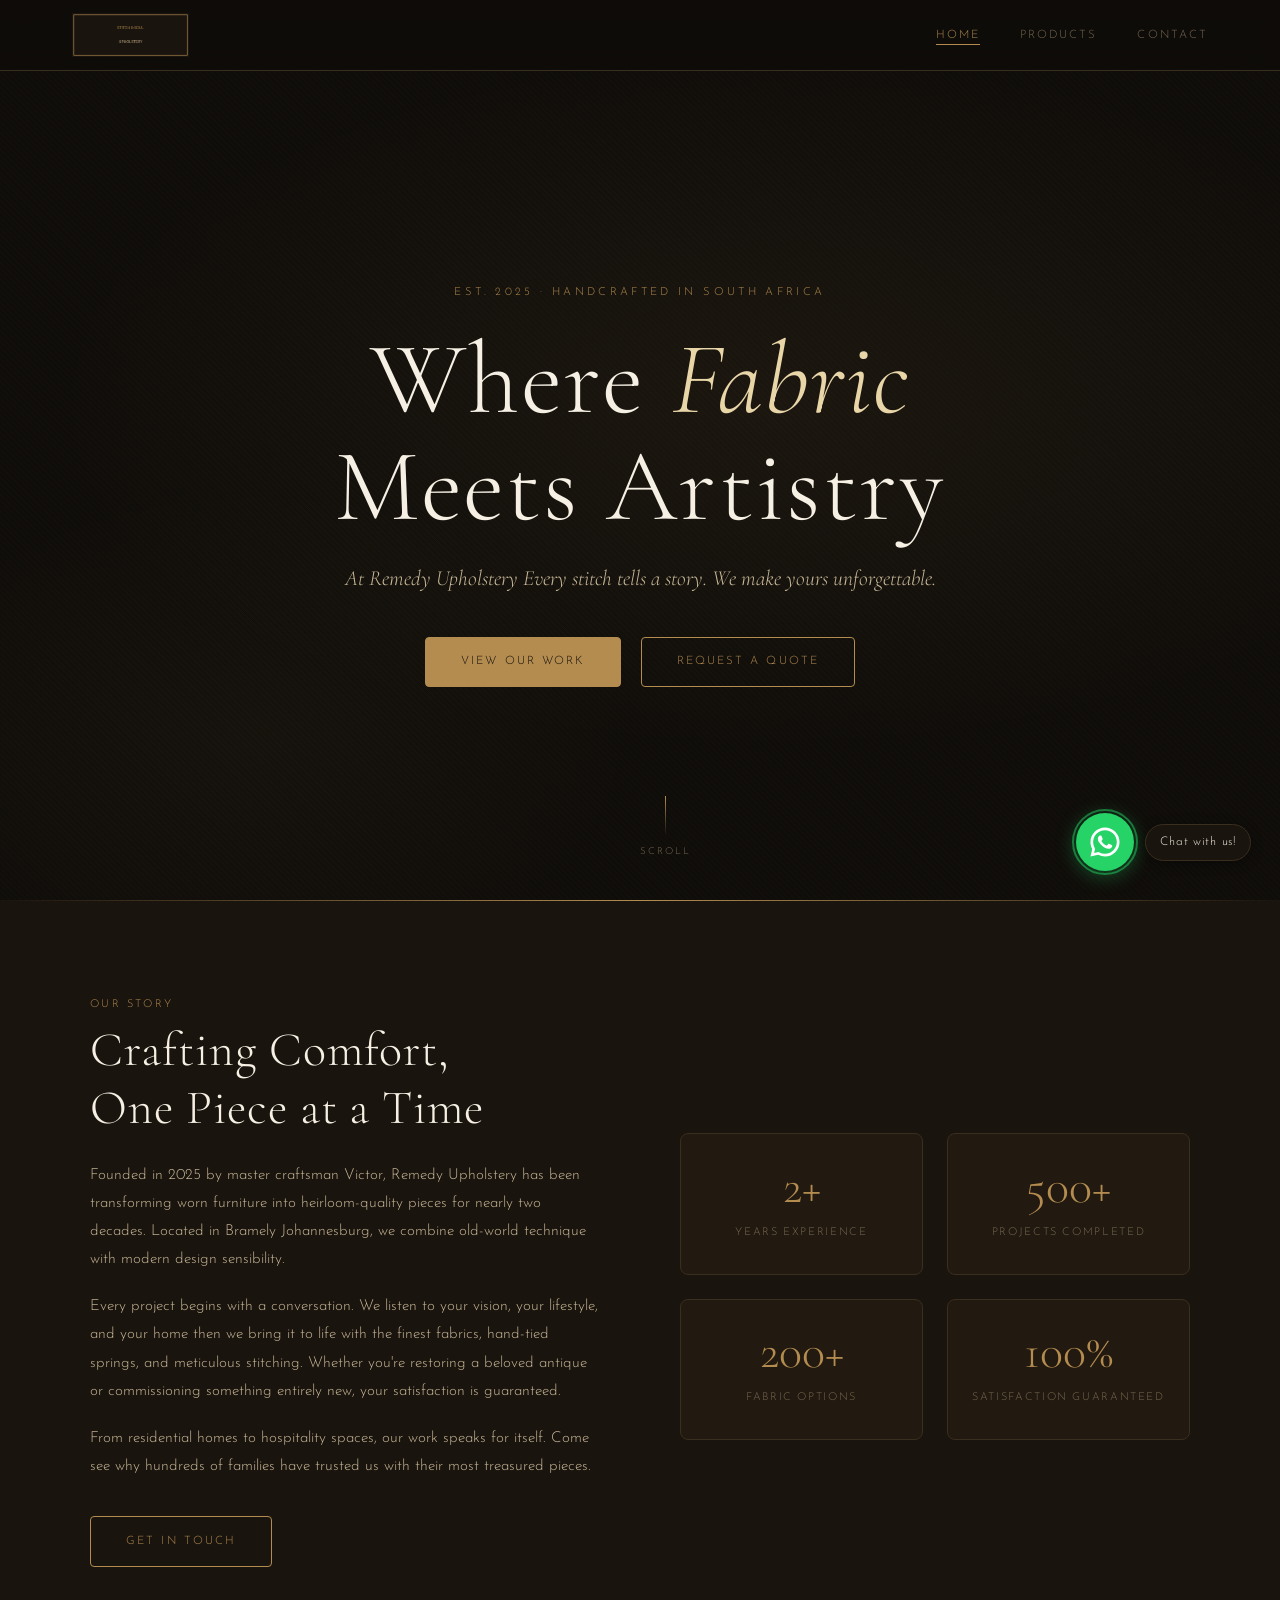
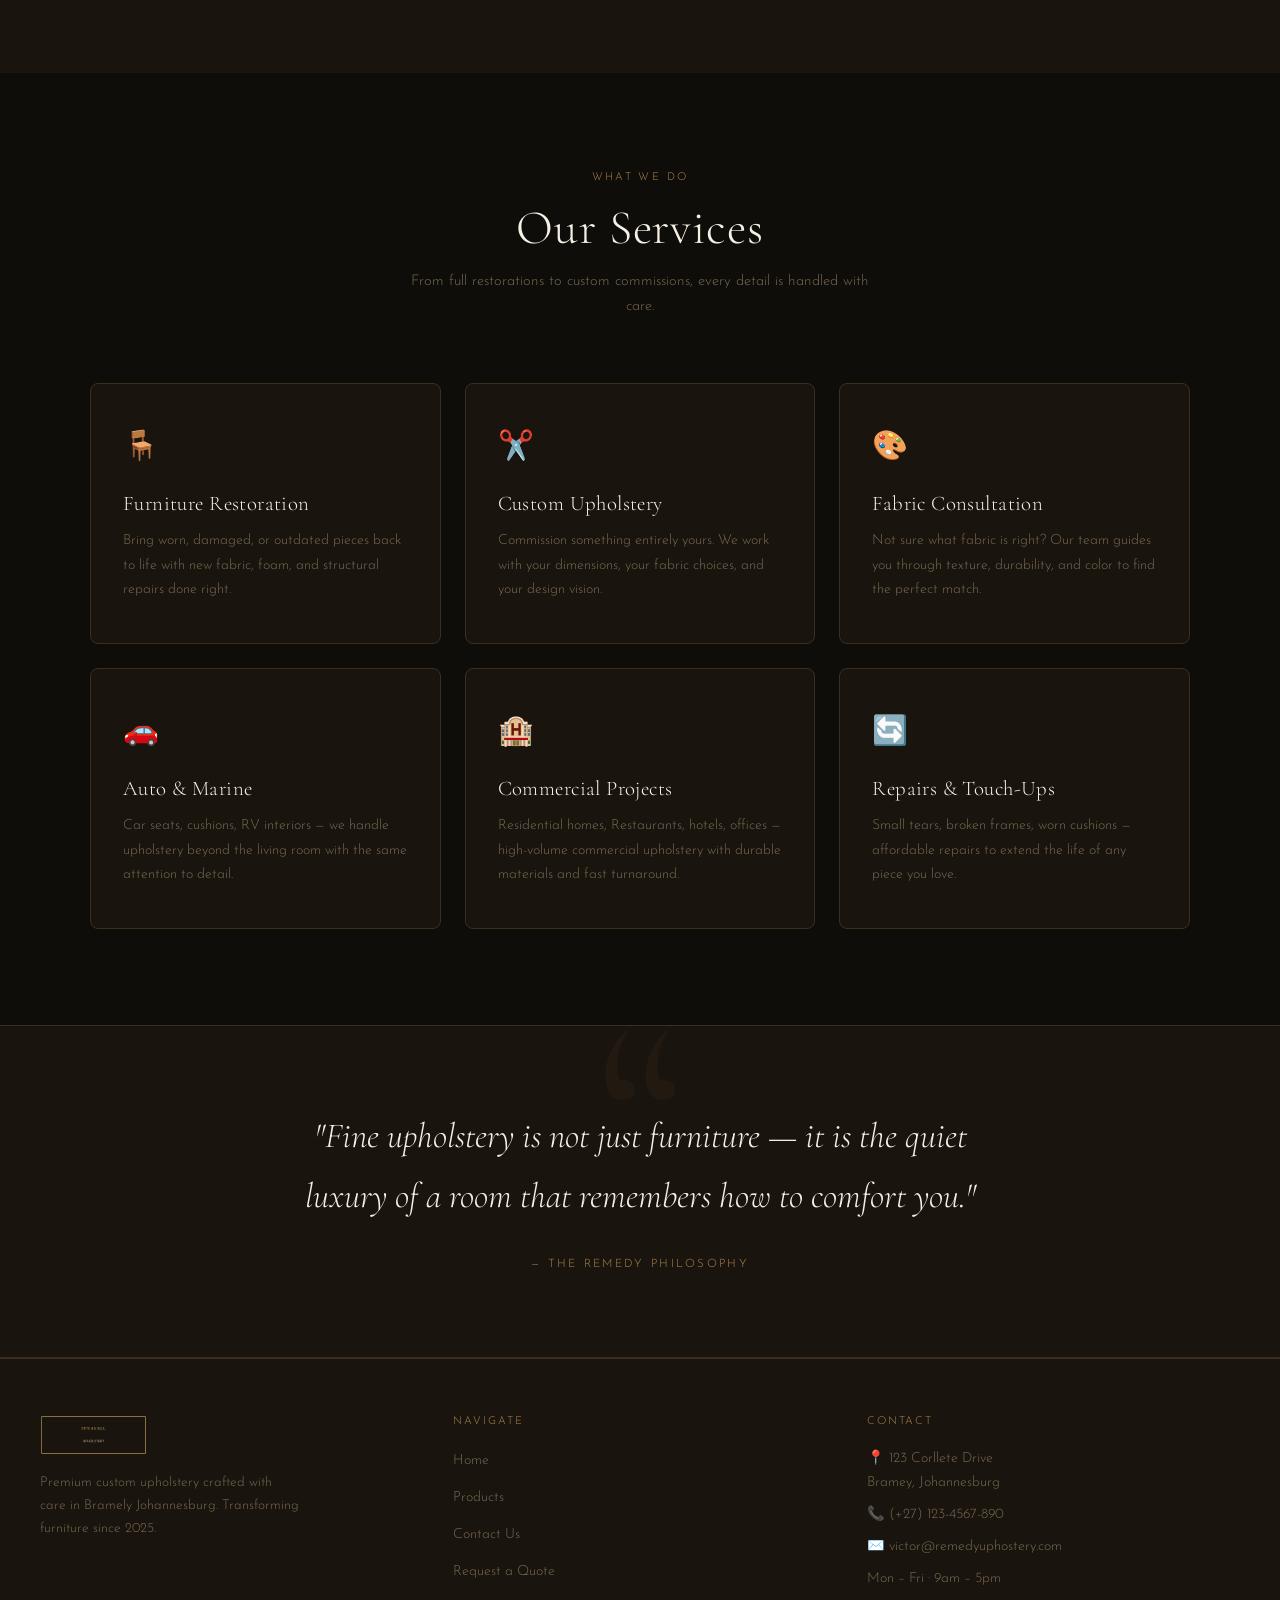
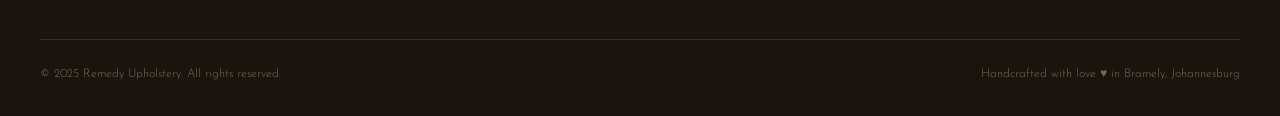
==== commit 0bebc60f: "Remove quotes from hero motto in index.html" ====
--- a/index.html
+++ b/index.html
@@ -37,7 +37,7 @@
           Where <em>Fabric</em><br />Meets Artistry
         </h1>
         <p class="hero-motto">
-          " At Remedy Upholstery Every stitch tells a story. We make yours unforgettable."
+          At Remedy Upholstery Every stitch tells a story. We make yours unforgettable.
         </p>
         <div class="hero-actions">
           <a href="products.html" class="btn btn-filled">View Our Work</a>
--- a/css/style.css
+++ b/css/style.css
@@ -326,6 +326,109 @@
   animation: fadeUp 0.8s ease forwards;
 }
 
+/* ── WhatsApp Floating Button ── */
+.wa-float {
+  position: fixed;
+  bottom: 1.8rem;
+  right: 1.8rem;
+  z-index: 999;
+  display: flex;
+  align-items: center;
+  gap: 0.7rem;
+  text-decoration: none;
+  opacity: 0;
+  transform: translateY(16px) scale(0.9);
+  transition: opacity 0.4s ease, transform 0.4s ease;
+  pointer-events: none;
+}
+
+.wa-float.wa-visible {
+  opacity: 1;
+  transform: translateY(0) scale(1);
+  pointer-events: auto;
+}
+
+/* Bubble */
+.wa-bubble {
+  position: relative;
+  width: 58px;
+  height: 58px;
+  background: #25D366;
+  border-radius: 50%;
+  display: flex;
+  align-items: center;
+  justify-content: center;
+  box-shadow: 0 4px 20px rgba(37,211,102,0.4), 0 2px 8px rgba(0,0,0,0.3);
+  transition: transform 0.25s ease, box-shadow 0.25s ease;
+  flex-shrink: 0;
+}
+
+.wa-float:hover .wa-bubble {
+  transform: scale(1.1);
+  box-shadow: 0 6px 28px rgba(37,211,102,0.55), 0 3px 12px rgba(0,0,0,0.3);
+}
+
+/* WhatsApp SVG icon */
+.wa-icon {
+  width: 30px;
+  height: 30px;
+  fill: #ffffff;
+}
+
+/* Pulse ring animation */
+.wa-pulse {
+  position: absolute;
+  inset: -4px;
+  border-radius: 50%;
+  border: 2px solid rgba(37,211,102,0.5);
+  animation: waPulse 2.2s ease-out infinite;
+}
+
+@keyframes waPulse {
+  0%   { transform: scale(1);   opacity: 0.8; }
+  70%  { transform: scale(1.35); opacity: 0;   }
+  100% { transform: scale(1.35); opacity: 0;   }
+}
+
+/* Tooltip label */
+.wa-tooltip {
+  background: var(--color-surface);
+  color: var(--color-cream);
+  font-family: var(--font-ui);
+  font-size: 0.75rem;
+  letter-spacing: 0.06em;
+  padding: 0.45rem 0.9rem;
+  border-radius: 999px;
+  border: 1px solid var(--color-border);
+  white-space: nowrap;
+  box-shadow: 0 2px 12px rgba(0,0,0,0.4);
+  transition: opacity 0.4s ease, transform 0.4s ease;
+  transform: translateX(0);
+}
+
+.wa-float.wa-tooltip-hidden .wa-tooltip {
+  opacity: 0;
+  transform: translateX(6px);
+  pointer-events: none;
+}
+
+/* ── Scroll Reveal ── */
+.scroll-hidden {
+  opacity: 0;
+  transform: translateY(22px);
+  transition: opacity 0.55s ease, transform 0.55s ease;
+}
+
+.scroll-hidden.revealed {
+  opacity: 1;
+  transform: translateY(0);
+}
+
+/* Nav scrolled shadow */
+.site-nav.scrolled {
+  box-shadow: 0 2px 20px rgba(0,0,0,0.5);
+}
+
 /* ── Responsive Nav ── */
 @media (max-width: 768px) {
   .nav-links { gap: 1.4rem; }
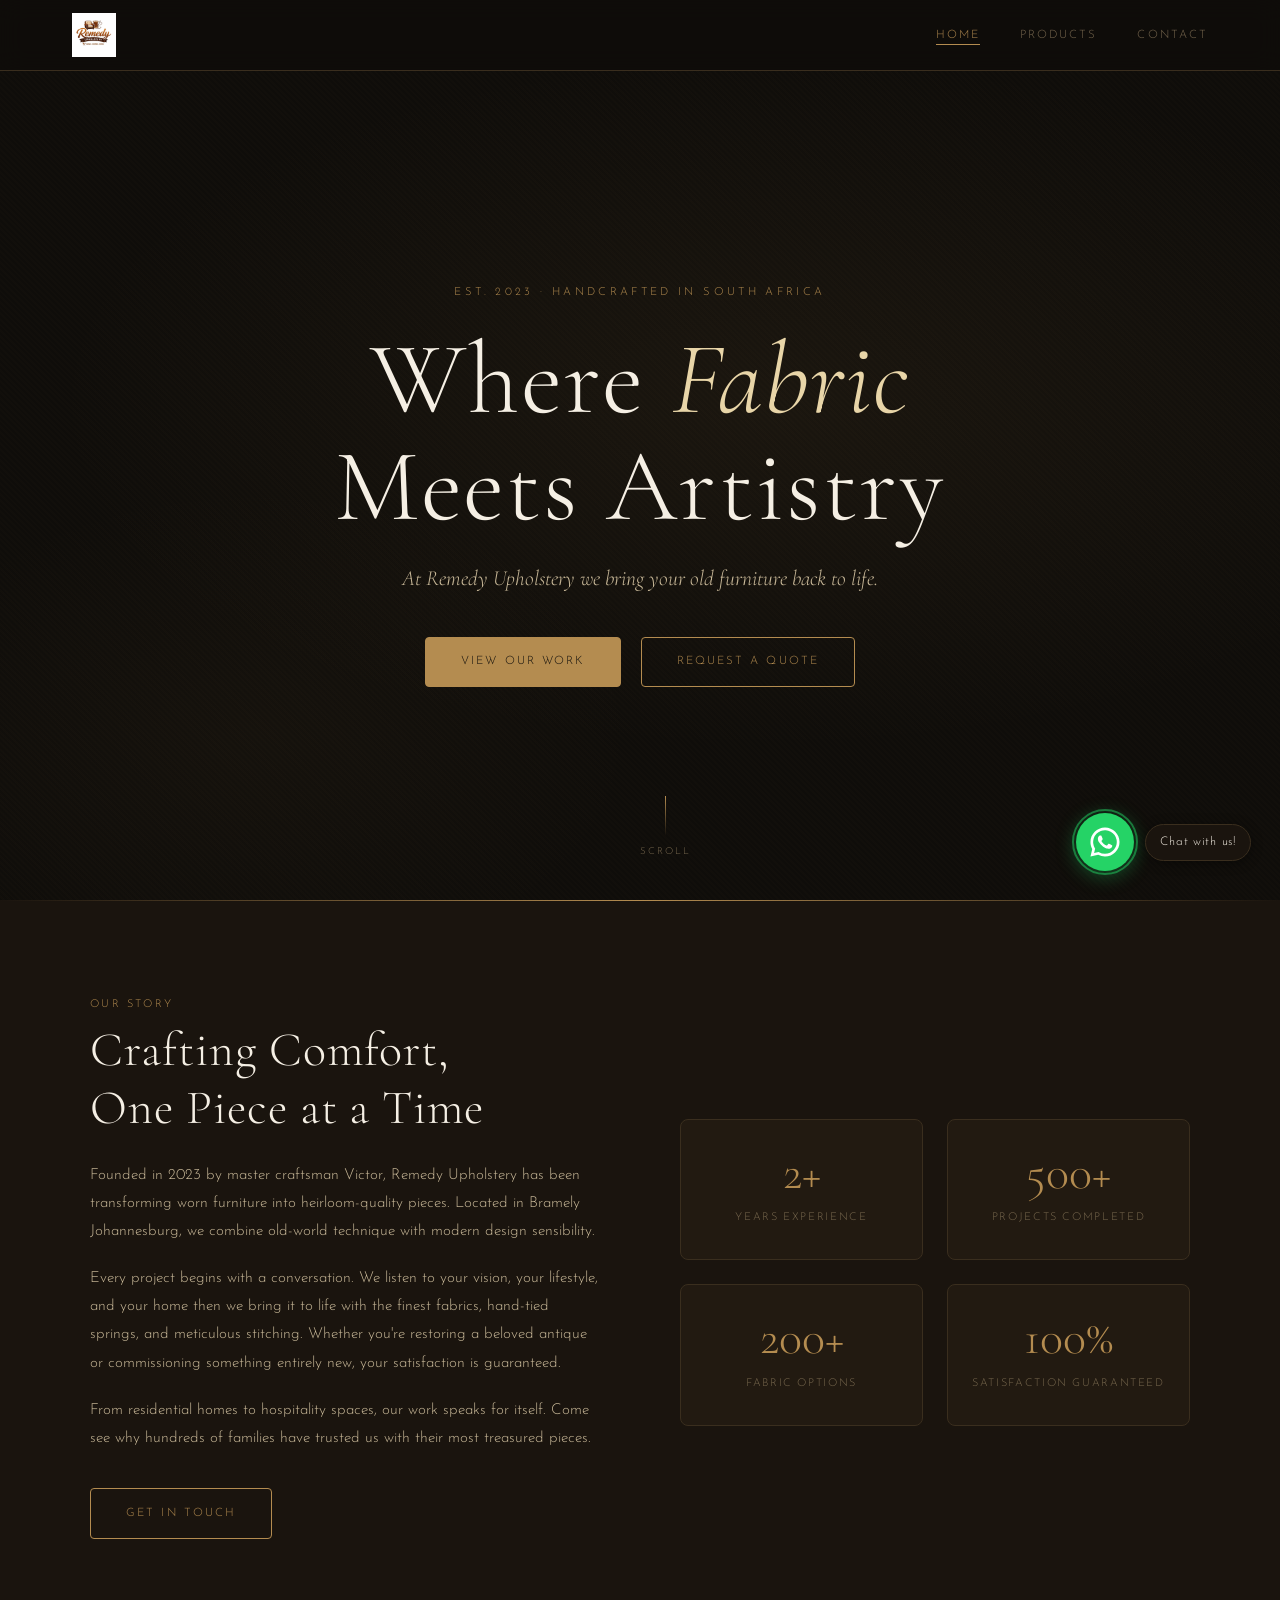
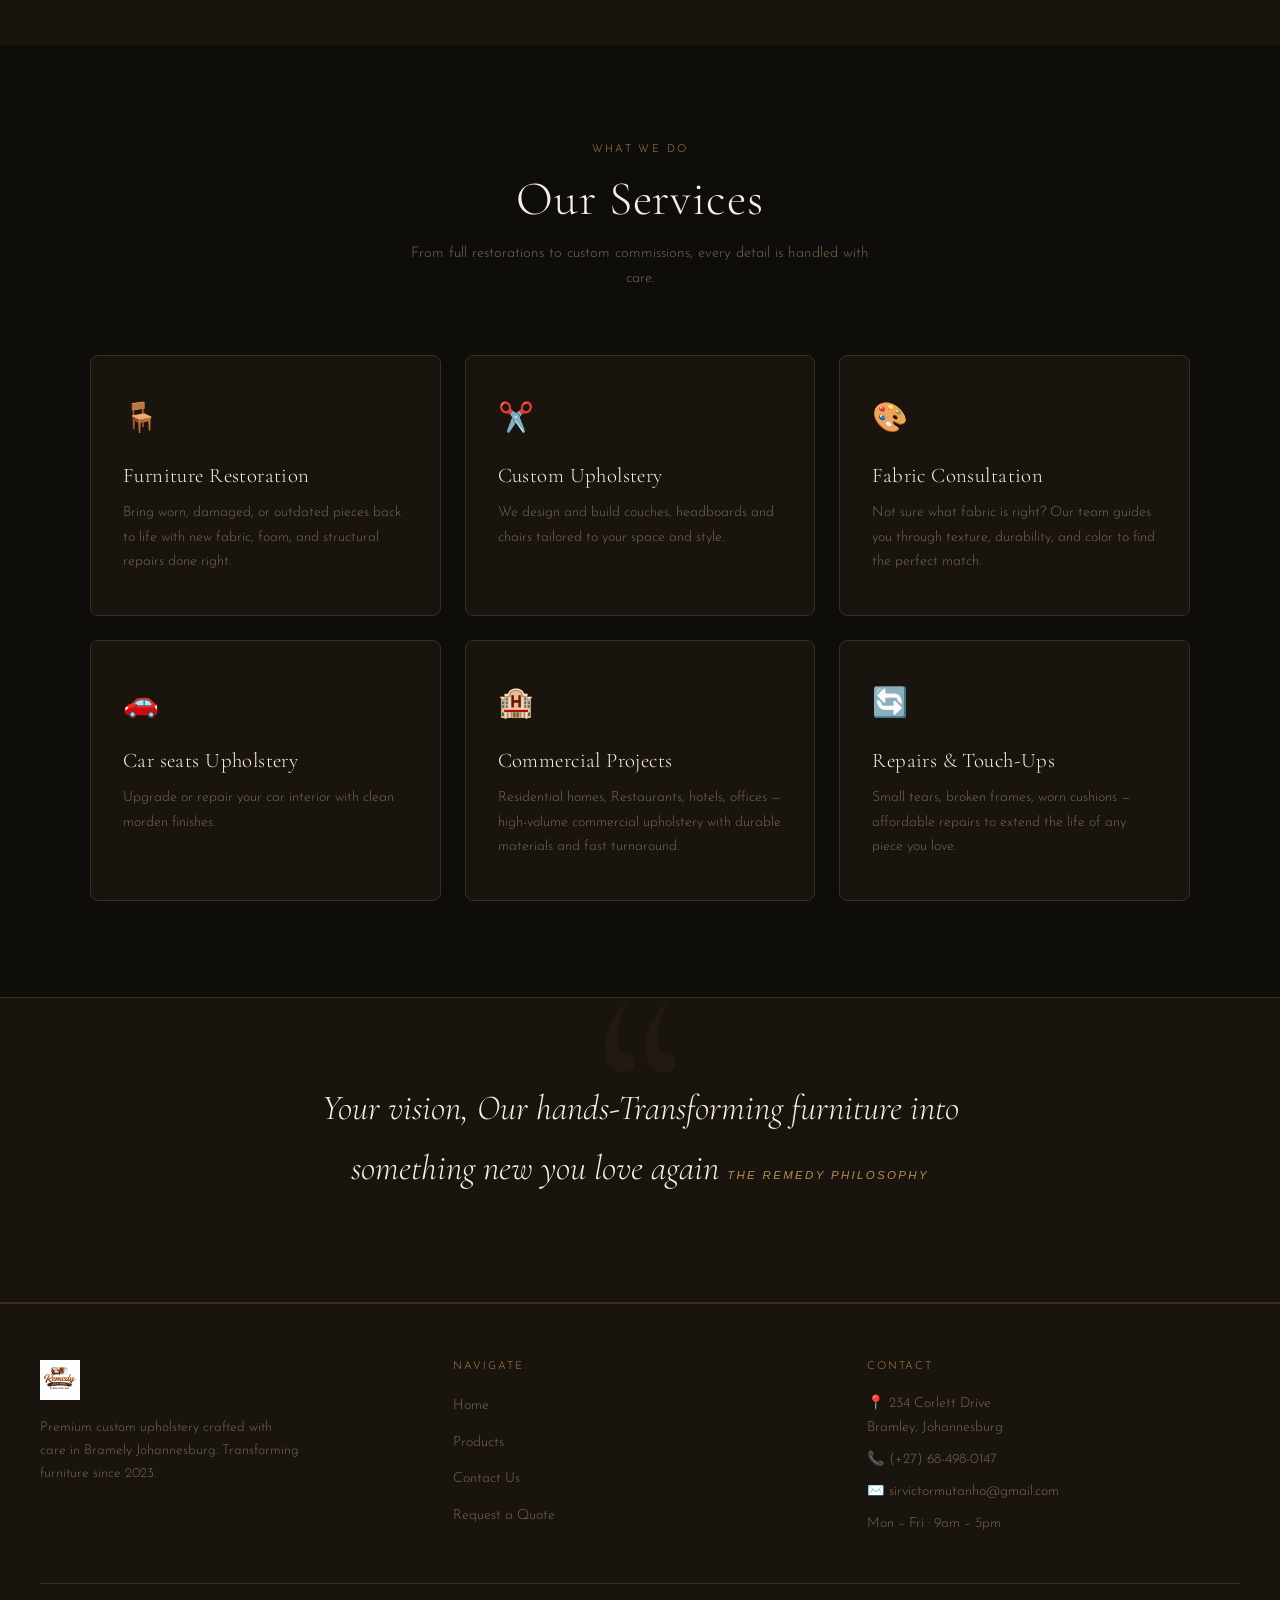
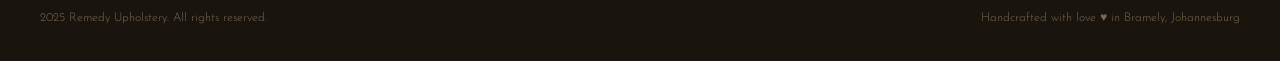
==== commit af8dfc70: "Update index.html" ====
--- a/index.html
+++ b/index.html
@@ -32,12 +32,12 @@
     <section class="hero" aria-label="Hero">
       <div class="hero-bg" aria-hidden="true"></div>
       <div class="hero-content">
-        <span class="hero-eyebrow">Est. 2025 · Handcrafted in South Africa</span>
+        <span class="hero-eyebrow">Est. 2023 · Handcrafted in South Africa</span>
         <h1 class="hero-title">
           Where <em>Fabric</em><br />Meets Artistry
         </h1>
         <p class="hero-motto">
-          At Remedy Upholstery Every stitch tells a story. We make yours unforgettable.
+          At Remedy Upholstery we bring your old furniture back to life.
         </p>
         <div class="hero-actions">
           <a href="products.html" class="btn btn-filled">View Our Work</a>
@@ -61,9 +61,8 @@
 
           <!-- ✏️ EDIT: company description below -->
           <p>
-            Founded in 2025 by master craftsman Victor, Remedy Upholstery
-            has been transforming worn furniture into heirloom-quality pieces for nearly
-            two decades. Located in Bramely Johannesburg, we combine old-world technique with
+            Founded in 2023 by master craftsman Victor, Remedy Upholstery
+            has been transforming worn furniture into heirloom-quality pieces. Located in Bramely Johannesburg, we combine old-world technique with
             modern design sensibility.
           </p>
           <p>
@@ -120,7 +119,7 @@
         <div class="service-card">
           <span class="service-icon" aria-hidden="true">✂️</span>
           <h3>Custom Upholstery</h3>
-          <p>Commission something entirely yours. We work with your dimensions, your fabric choices, and your design vision.</p>
+          <p>We design and build couches, headboards and chairs tailored to your space and style.</p>
         </div>
         <div class="service-card">
           <span class="service-icon" aria-hidden="true">🎨</span>
@@ -129,8 +128,8 @@
         </div>
         <div class="service-card">
           <span class="service-icon" aria-hidden="true">🚗</span>
-          <h3>Auto &amp; Marine</h3>
-          <p>Car seats, cushions, RV interiors — we handle upholstery beyond the living room with the same attention to detail.</p>
+          <h3>Car seats Upholstery</h3>
+          <p>Upgrade or repair your car interior with clean morden finishes.</p>
         </div>
         <div class="service-card">
           <span class="service-icon" aria-hidden="true">🏨</span>
@@ -139,7 +138,7 @@
         </div>
         <div class="service-card">
           <span class="service-icon" aria-hidden="true">🔄</span>
-          <h3>Repairs &amp; Touch-Ups</h3>
+          <h3>Repairs & Touch-Ups</h3>
           <p>Small tears, broken frames, worn cushions — affordable repairs to extend the life of any piece you love.</p>
         </div>
       </div>
@@ -148,10 +147,8 @@
     <!-- ── Quote Banner ── -->
     <section class="quote-banner" aria-label="Brand quote">
       <p class="quote-text">
-        "Fine upholstery is not just furniture — it is the quiet luxury of a room that
-        remembers how to comfort you."
-      </p>
-      <span class="quote-attr">— The Remedy Philosophy</span>
+        Your vision, Our hands-Transforming furniture into something new you love again
+      <span class="quote-attr">The Remedy Philosophy</span>
     </section>
 
   </main>
@@ -163,7 +160,7 @@
       <div class="footer-brand">
         <!-- ✏️ EDIT: logo src -->
         <img src="assets/logo-placeholder.png" alt="Remedy Upholstery" />
-        <p>Premium custom upholstery crafted with care in Bramely Johannesburg. Transforming furniture since 2025.</p>
+        <p>Premium custom upholstery crafted with care in Bramely Johannesburg. Transforming furniture since 2023.</p>
       </div>
 
       <div class="footer-col">
@@ -179,16 +176,16 @@
       <div class="footer-col">
         <h4>Contact</h4>
         <!-- ✏️ EDIT: contact info -->
-        <p>📍 123 Corllete Drive<br />Bramey, Johannesburg</p>
-        <p>📞 (+27) 123-4567-890</p>
-        <p>✉️ victor@remedyuphostery.com</p>
+        <p>📍 234 Corlett Drive<br />Bramley, Johannesburg</p>
+        <p>📞 (+27) 68-498-0147</p>
+        <p>✉️ sirvictormutanho@gmail.com</p>
         <p>Mon – Fri · 9am – 5pm</p>
       </div>
 
     </div>
 
     <div class="footer-bottom">
-      <p>&copy; 2025 Remedy Upholstery. All rights reserved.</p>
+      <p>2025 Remedy Upholstery. All rights reserved.</p>
       <p>Handcrafted with love ♥ in Bramely, Johannesburg</p>
     </div>
   </footer>
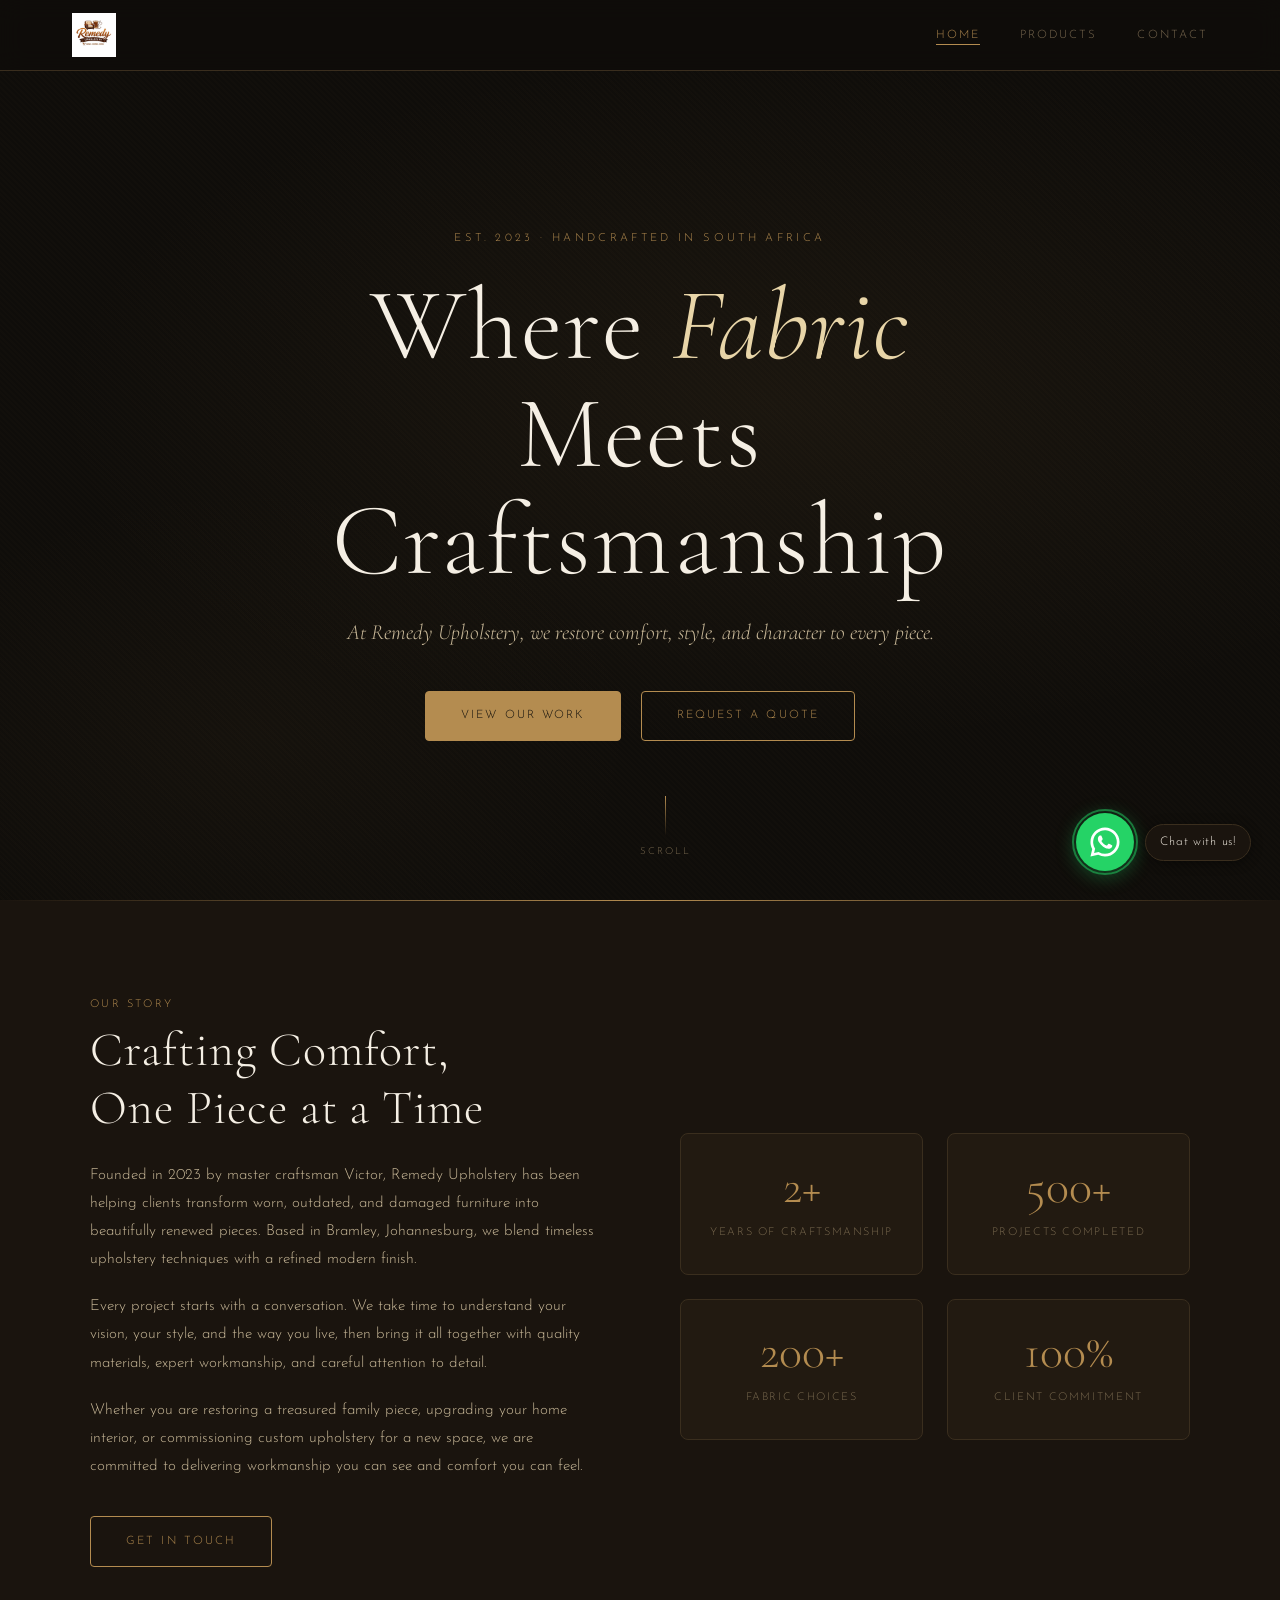
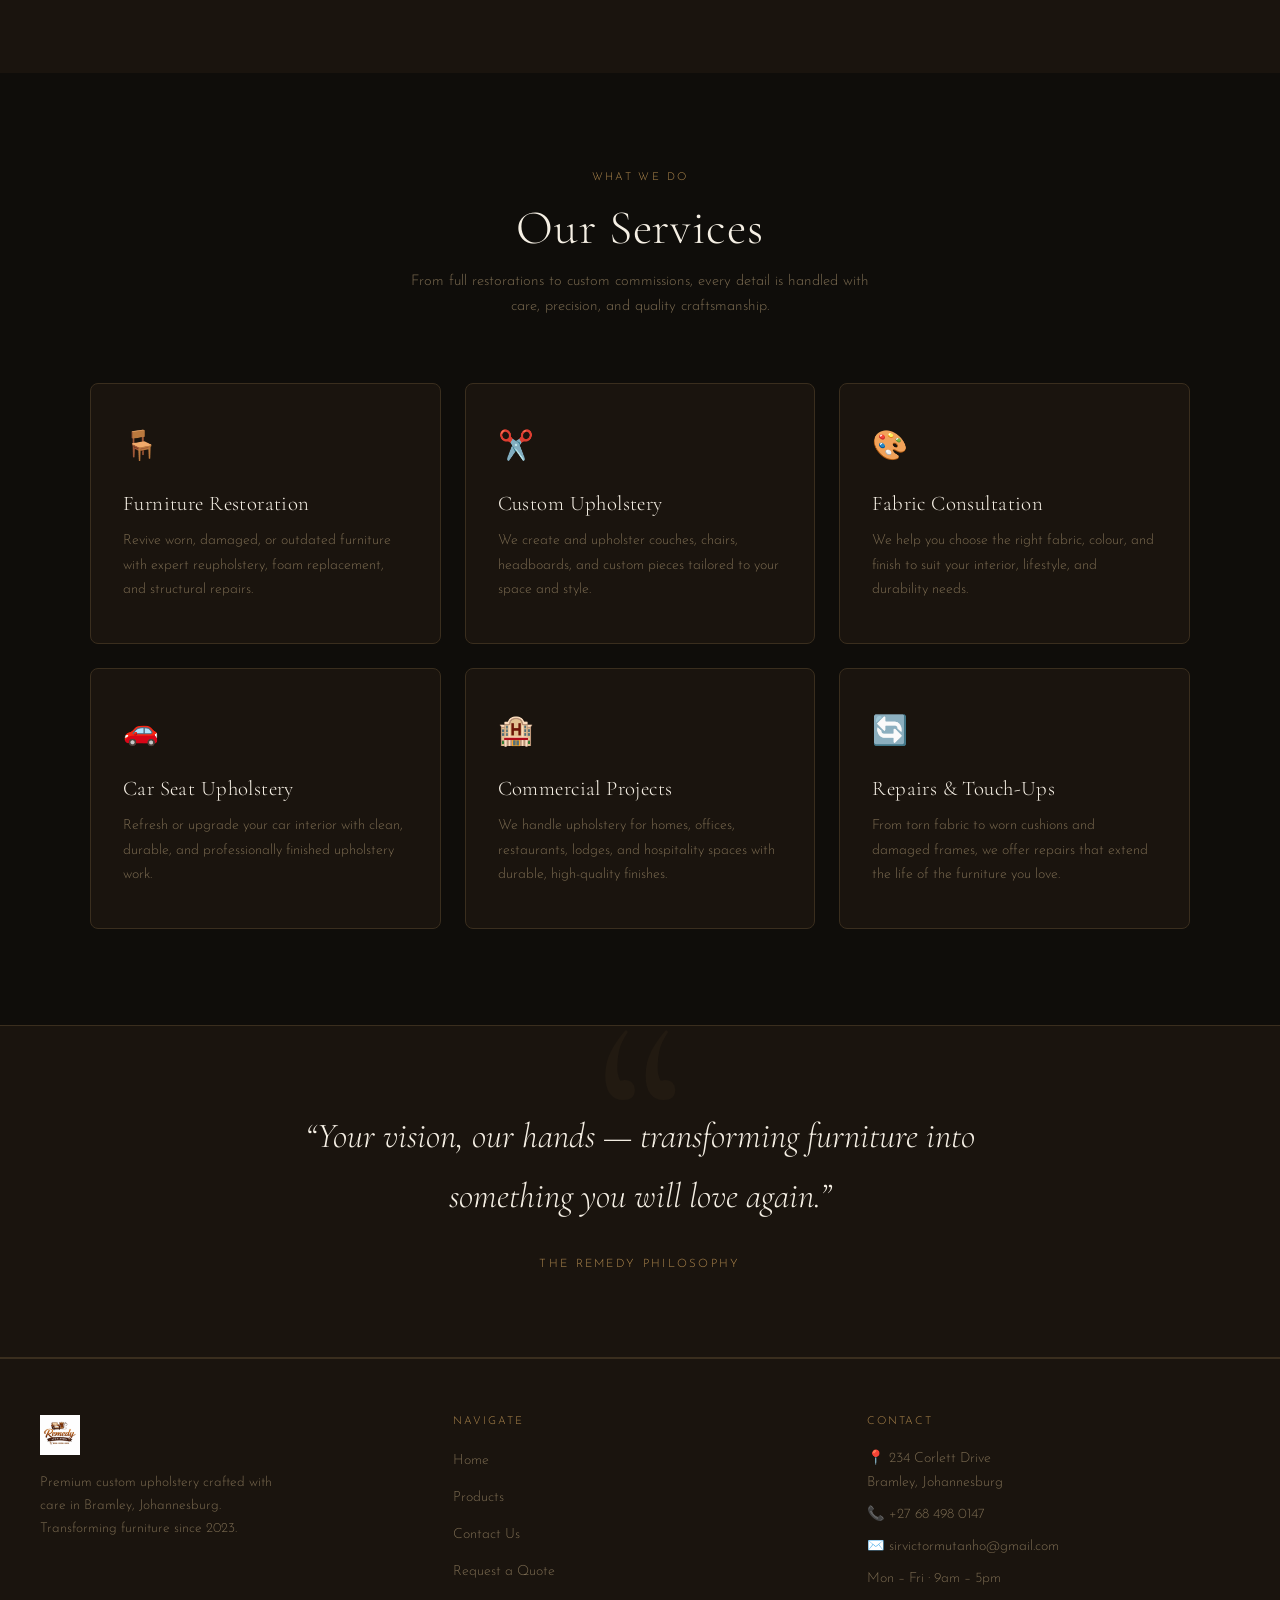
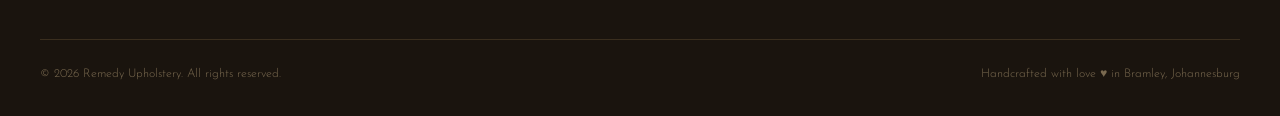
==== commit 5099ebc6: "Revise content for index.html Updated the company description, improved service details, and made mi" ====
--- a/index.html
+++ b/index.html
@@ -4,17 +4,16 @@
   <meta charset="UTF-8" />
   <meta name="viewport" content="width=device-width, initial-scale=1.0" />
   <title>Remedy Upholstery — Handcrafted Excellence</title>
-  <meta name="description" content="Remedy Upholstery — Premium custom upholstery services. Furniture restoration, custom pieces, and fabric consultations." />
+  <meta name="description" content="Remedy Upholstery offers premium custom upholstery, furniture restoration, headboards, couches, chairs, and tailored upholstery services in Johannesburg." />
   <link rel="stylesheet" href="css/style.css" />
   <link rel="stylesheet" href="css/home.css" />
   <script src="js/main.js" defer></script>
 </head>
 <body>
 
-  <!-- ══ Navigation ══ -->
   <nav class="site-nav" role="navigation" aria-label="Main navigation">
     <div class="nav-inner">
-      <a class="nav-logo" href="index.html" aria-label="Remedy — Home">
+      <a class="nav-logo" href="index.html" aria-label="Remedy Upholstery — Home">
         <img src="assets/logo-placeholder.png" alt="Remedy Upholstery Logo" />
       </a>
       <ul class="nav-links">
@@ -25,32 +24,31 @@
     </div>
   </nav>
 
-  <!-- ══ Main Content ══ -->
   <main class="page-main">
 
-    <!-- ── Hero ── -->
     <section class="hero" aria-label="Hero">
       <div class="hero-bg" aria-hidden="true"></div>
+
       <div class="hero-content">
         <span class="hero-eyebrow">Est. 2023 · Handcrafted in South Africa</span>
         <h1 class="hero-title">
-          Where <em>Fabric</em><br />Meets Artistry
+          Where <em>Fabric</em><br />Meets Craftsmanship
         </h1>
         <p class="hero-motto">
-          At Remedy Upholstery we bring your old furniture back to life.
+          At Remedy Upholstery, we restore comfort, style, and character to every piece.
         </p>
         <div class="hero-actions">
           <a href="products.html" class="btn btn-filled">View Our Work</a>
           <a href="contact.html" class="btn">Request a Quote</a>
         </div>
       </div>
+
       <div class="hero-scroll" aria-hidden="true">
         <div class="scroll-line"></div>
         <span>Scroll</span>
       </div>
     </section>
 
-    <!-- ── About / Company Description ── -->
     <section class="about-section" id="about" aria-labelledby="about-heading">
       <div class="about-inner">
         <div class="about-text">
@@ -59,24 +57,23 @@
             Crafting Comfort,<br />One Piece at a Time
           </h2>
 
-          <!-- ✏️ EDIT: company description below -->
           <p>
-            Founded in 2023 by master craftsman Victor, Remedy Upholstery
-            has been transforming worn furniture into heirloom-quality pieces. Located in Bramely Johannesburg, we combine old-world technique with
-            modern design sensibility.
+            Founded in 2023 by master craftsman Victor, Remedy Upholstery has been helping clients
+            transform worn, outdated, and damaged furniture into beautifully renewed pieces.
+            Based in Bramley, Johannesburg, we blend timeless upholstery techniques with a refined modern finish.
           </p>
+
           <p>
-            Every project begins with a conversation. We listen to your vision, your
-            lifestyle, and your home then we bring it to life with the finest fabrics,
-            hand-tied springs, and meticulous stitching. Whether you're restoring a
-            beloved antique or commissioning something entirely new, your satisfaction
-            is guaranteed.
+            Every project starts with a conversation. We take time to understand your vision,
+            your style, and the way you live, then bring it all together with quality materials,
+            expert workmanship, and careful attention to detail.
           </p>
+
           <p>
-            From residential homes to hospitality spaces, our work speaks for itself.
-            Come see why hundreds of families have trusted us with their most treasured pieces.
+            Whether you are restoring a treasured family piece, upgrading your home interior,
+            or commissioning custom upholstery for a new space, we are committed to delivering
+            workmanship you can see and comfort you can feel.
           </p>
-          <!-- ✏️ END company description -->
 
           <a href="contact.html" class="btn" style="margin-top:1rem;">Get in Touch</a>
         </div>
@@ -84,7 +81,7 @@
         <div class="about-stats" aria-label="Company statistics">
           <div class="stat-card">
             <span class="stat-number">2+</span>
-            <span class="stat-label">Years Experience</span>
+            <span class="stat-label">Years of Craftsmanship</span>
           </div>
           <div class="stat-card">
             <span class="stat-number">500+</span>
@@ -92,75 +89,77 @@
           </div>
           <div class="stat-card">
             <span class="stat-number">200+</span>
-            <span class="stat-label">Fabric Options</span>
+            <span class="stat-label">Fabric Choices</span>
           </div>
           <div class="stat-card">
             <span class="stat-number">100%</span>
-            <span class="stat-label">Satisfaction Guaranteed</span>
+            <span class="stat-label">Client Commitment</span>
           </div>
         </div>
       </div>
     </section>
 
-    <!-- ── Services ── -->
     <section class="services-section" id="services" aria-labelledby="services-heading">
       <div class="services-header">
         <span class="section-label">What We Do</span>
         <h2 id="services-heading">Our Services</h2>
-        <p>From full restorations to custom commissions, every detail is handled with care.</p>
+        <p>From full restorations to custom commissions, every detail is handled with care, precision, and quality craftsmanship.</p>
       </div>
 
       <div class="services-grid">
         <div class="service-card">
           <span class="service-icon" aria-hidden="true">🪑</span>
           <h3>Furniture Restoration</h3>
-          <p>Bring worn, damaged, or outdated pieces back to life with new fabric, foam, and structural repairs done right.</p>
+          <p>Revive worn, damaged, or outdated furniture with expert reupholstery, foam replacement, and structural repairs.</p>
         </div>
+
         <div class="service-card">
           <span class="service-icon" aria-hidden="true">✂️</span>
           <h3>Custom Upholstery</h3>
-          <p>We design and build couches, headboards and chairs tailored to your space and style.</p>
+          <p>We create and upholster couches, chairs, headboards, and custom pieces tailored to your space and style.</p>
         </div>
+
         <div class="service-card">
           <span class="service-icon" aria-hidden="true">🎨</span>
           <h3>Fabric Consultation</h3>
-          <p>Not sure what fabric is right? Our team guides you through texture, durability, and color to find the perfect match.</p>
+          <p>We help you choose the right fabric, colour, and finish to suit your interior, lifestyle, and durability needs.</p>
         </div>
+
         <div class="service-card">
           <span class="service-icon" aria-hidden="true">🚗</span>
-          <h3>Car seats Upholstery</h3>
-          <p>Upgrade or repair your car interior with clean morden finishes.</p>
+          <h3>Car Seat Upholstery</h3>
+          <p>Refresh or upgrade your car interior with clean, durable, and professionally finished upholstery work.</p>
         </div>
+
         <div class="service-card">
           <span class="service-icon" aria-hidden="true">🏨</span>
           <h3>Commercial Projects</h3>
-          <p>Residential homes, Restaurants, hotels, offices — high-volume commercial upholstery with durable materials and fast turnaround.</p>
+          <p>We handle upholstery for homes, offices, restaurants, lodges, and hospitality spaces with durable, high-quality finishes.</p>
         </div>
+
         <div class="service-card">
           <span class="service-icon" aria-hidden="true">🔄</span>
           <h3>Repairs & Touch-Ups</h3>
-          <p>Small tears, broken frames, worn cushions — affordable repairs to extend the life of any piece you love.</p>
+          <p>From torn fabric to worn cushions and damaged frames, we offer repairs that extend the life of the furniture you love.</p>
         </div>
       </div>
     </section>
 
-    <!-- ── Quote Banner ── -->
     <section class="quote-banner" aria-label="Brand quote">
       <p class="quote-text">
-        Your vision, Our hands-Transforming furniture into something new you love again
+        “Your vision, our hands — transforming furniture into something you will love again.”
+      </p>
       <span class="quote-attr">The Remedy Philosophy</span>
     </section>
 
   </main>
 
-  <!-- ══ Footer ══ -->
   <footer class="site-footer" role="contentinfo">
     <div class="footer-inner">
 
       <div class="footer-brand">
-        <!-- ✏️ EDIT: logo src -->
         <img src="assets/logo-placeholder.png" alt="Remedy Upholstery" />
-        <p>Premium custom upholstery crafted with care in Bramely Johannesburg. Transforming furniture since 2023.</p>
+        <p>Premium custom upholstery crafted with care in Bramley, Johannesburg. Transforming furniture since 2023.</p>
       </div>
 
       <div class="footer-col">
@@ -175,9 +174,8 @@
 
       <div class="footer-col">
         <h4>Contact</h4>
-        <!-- ✏️ EDIT: contact info -->
         <p>📍 234 Corlett Drive<br />Bramley, Johannesburg</p>
-        <p>📞 (+27) 68-498-0147</p>
+        <p>📞 +27 68 498 0147</p>
         <p>✉️ sirvictormutanho@gmail.com</p>
         <p>Mon – Fri · 9am – 5pm</p>
       </div>
@@ -185,8 +183,8 @@
     </div>
 
     <div class="footer-bottom">
-      <p>2025 Remedy Upholstery. All rights reserved.</p>
-      <p>Handcrafted with love ♥ in Bramely, Johannesburg</p>
+      <p>&copy; 2026 Remedy Upholstery. All rights reserved.</p>
+      <p>Handcrafted with love ♥ in Bramley, Johannesburg</p>
     </div>
   </footer>
 
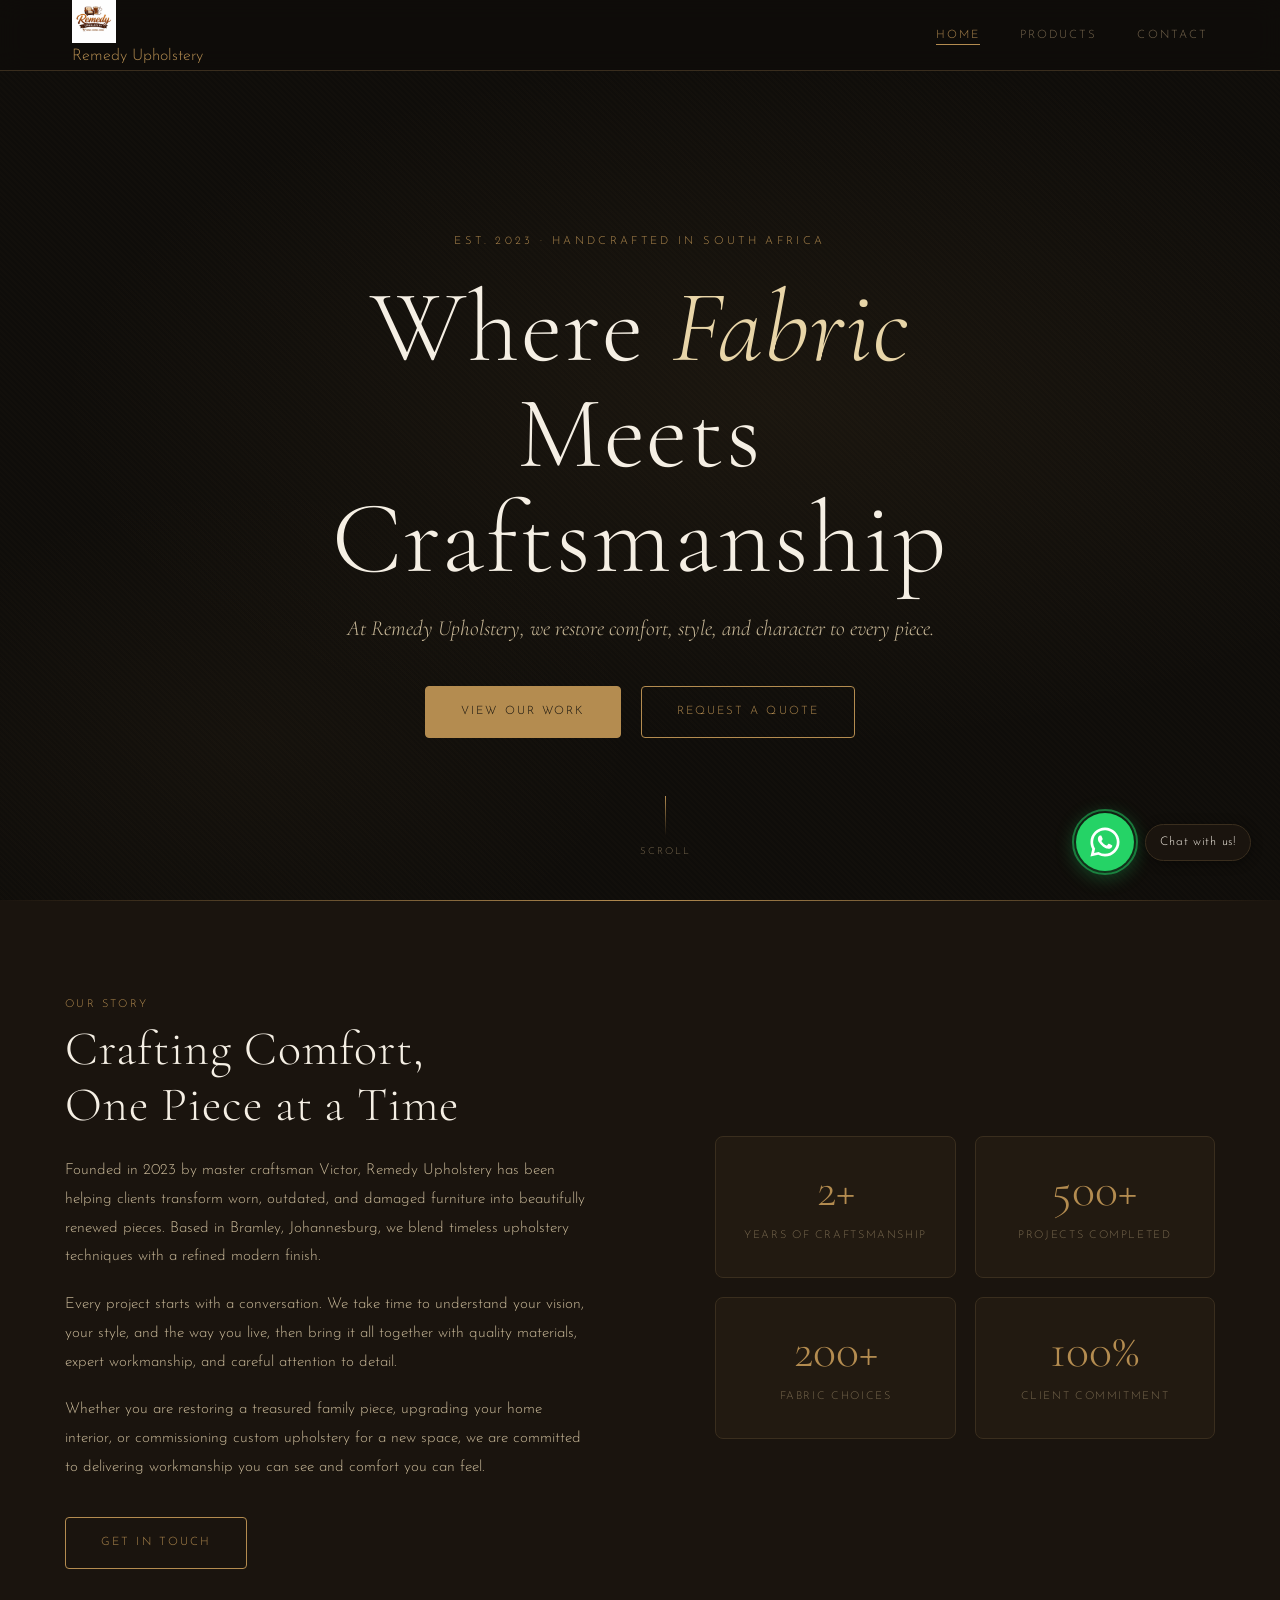
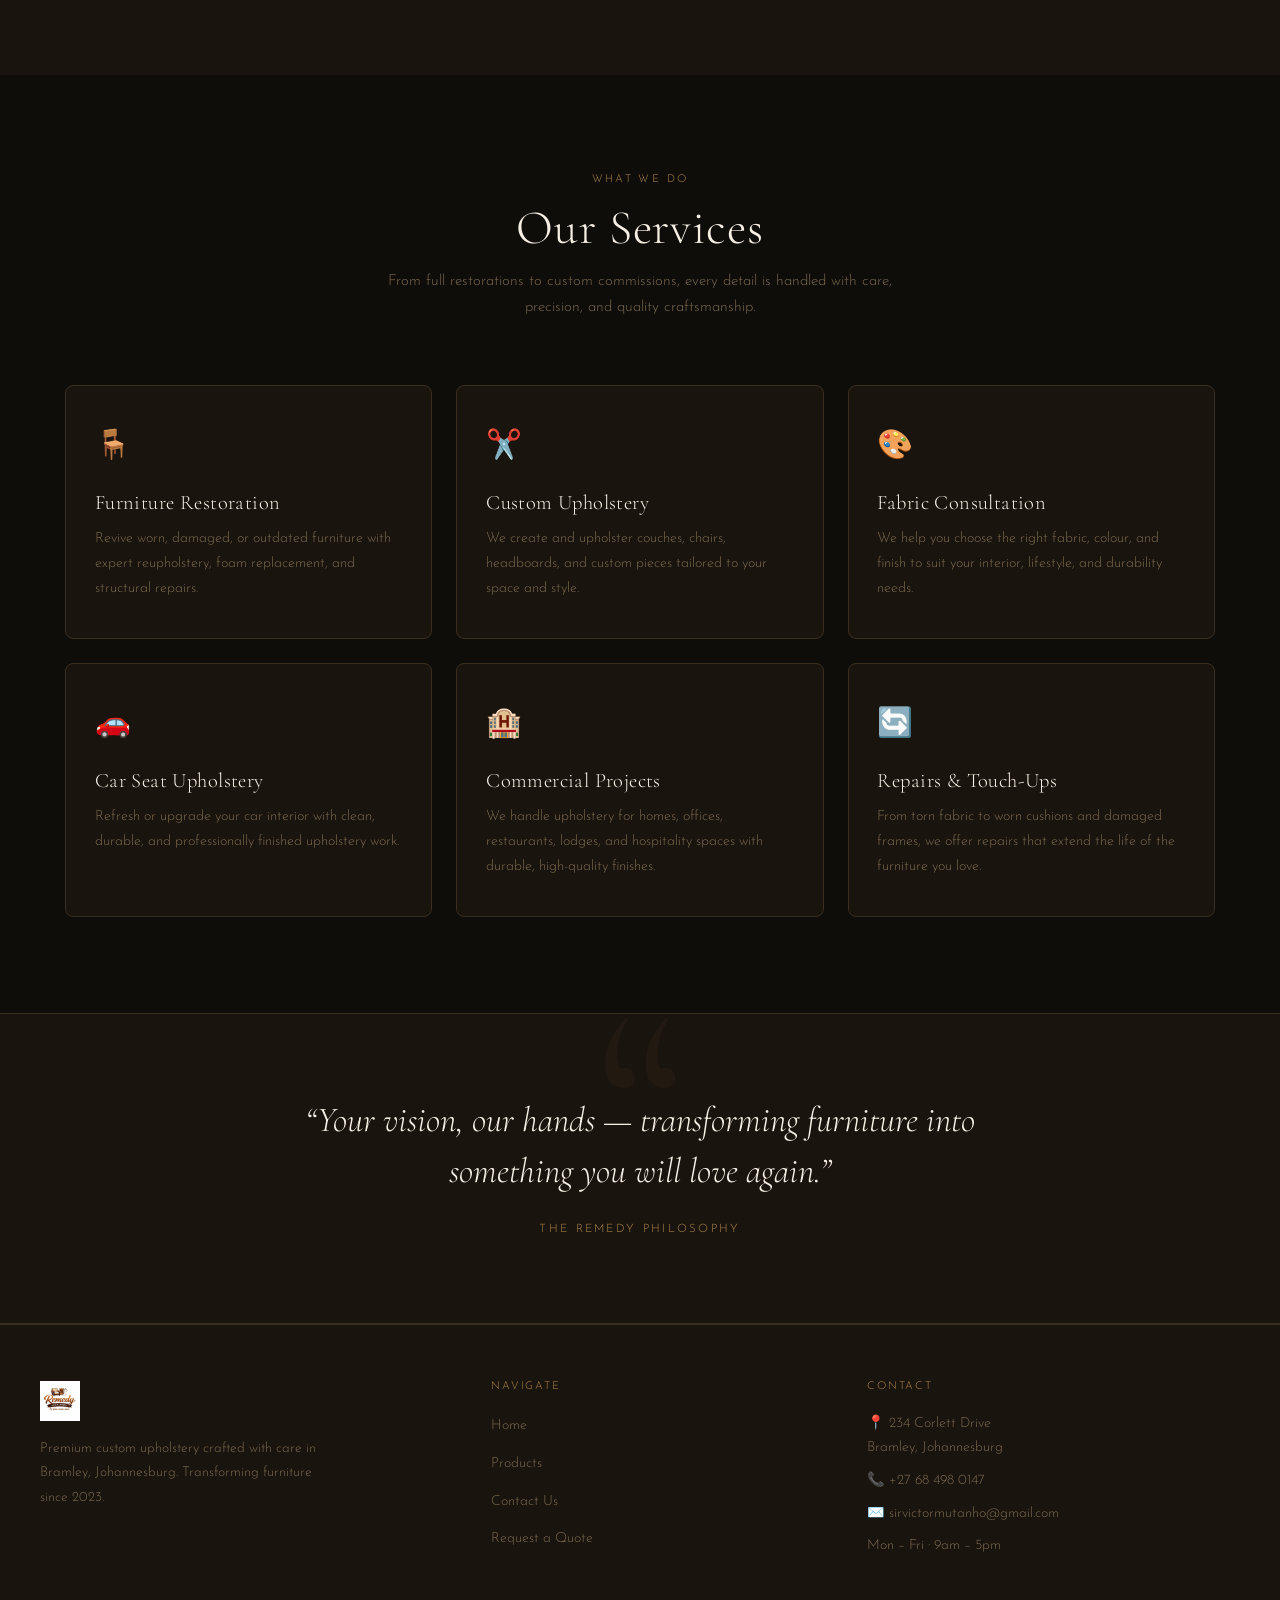
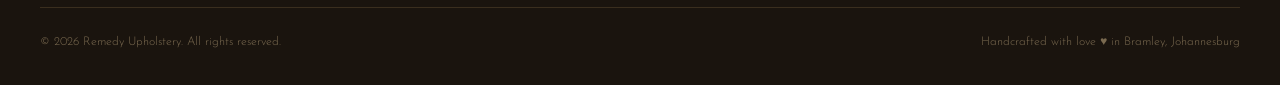
==== commit 837ad5bf: "Add logo text to navigation link" ====
--- a/index.html
+++ b/index.html
@@ -14,7 +14,9 @@
   <nav class="site-nav" role="navigation" aria-label="Main navigation">
     <div class="nav-inner">
       <a class="nav-logo" href="index.html" aria-label="Remedy Upholstery — Home">
-        <img src="assets/logo-placeholder.png" alt="Remedy Upholstery Logo" />
+  <img src="assets/logo-placeholder.png" alt="Remedy Upholstery Logo" />
+  <span class="nav-logo-text">Remedy Upholstery</span>
+</a>
       </a>
       <ul class="nav-links">
         <li><a href="index.html" class="active" aria-current="page">Home</a></li>
--- a/css/style.css
+++ b/css/style.css
@@ -1,6 +1,6 @@
 /* ============================================
    style.css — Shared base styles & variables
-   Stitch & Soul Upholstery
+   Remedy Upholstery
    ============================================ */
 
 @import url('https://fonts.googleapis.com/css2?family=Cormorant+Garamond:ital,wght@0,300;0,400;0,600;1,300;1,400&family=Josefin+Sans:wght@300;400;600&display=swap');
@@ -20,11 +20,11 @@
   --color-white:     #faf6ef;
 
   --font-display: 'Cormorant Garamond', Georgia, serif;
-  --font-ui:      'Josefin Sans', sans-serif;
-
-  --radius-sm:  4px;
-  --radius-md:  8px;
-  --radius-lg:  16px;
+  --font-ui: 'Josefin Sans', sans-serif;
+
+  --radius-sm: 4px;
+  --radius-md: 8px;
+  --radius-lg: 16px;
 
   --shadow-card: 0 4px 24px rgba(0,0,0,0.5), 0 1px 4px rgba(0,0,0,0.4);
   --shadow-glow: 0 0 30px rgba(180,140,80,0.12);
@@ -33,7 +33,9 @@
 }
 
 /* ── Reset & Base ── */
-*, *::before, *::after {
+*,
+*::before,
+*::after {
   box-sizing: border-box;
   margin: 0;
   padding: 0;
@@ -52,20 +54,54 @@
   line-height: 1.7;
   min-height: 100vh;
   -webkit-font-smoothing: antialiased;
+  text-rendering: optimizeLegibility;
+}
+
+img {
+  display: block;
+  max-width: 100%;
+  height: auto;
+}
+
+a {
+  color: var(--color-gold);
+  text-decoration: none;
+  transition: color var(--transition);
+}
+
+a:hover {
+  color: var(--color-gold-lt);
+}
+
+p {
+  margin-bottom: 1rem;
+  color: var(--color-text);
 }
 
 /* ── Scrollbar ── */
-::-webkit-scrollbar { width: 6px; }
-::-webkit-scrollbar-track { background: var(--color-bg); }
-::-webkit-scrollbar-thumb { background: var(--color-border); border-radius: 3px; }
-::-webkit-scrollbar-thumb:hover { background: var(--color-gold); }
+::-webkit-scrollbar {
+  width: 6px;
+}
+
+::-webkit-scrollbar-track {
+  background: var(--color-bg);
+}
+
+::-webkit-scrollbar-thumb {
+  background: var(--color-border);
+  border-radius: 3px;
+}
+
+::-webkit-scrollbar-thumb:hover {
+  background: var(--color-gold);
+}
 
 /* ── Typography ── */
 h1, h2, h3, h4 {
   font-family: var(--font-display);
   font-weight: 300;
   color: var(--color-cream);
-  line-height: 1.2;
+  line-height: 1.15;
   letter-spacing: 0.02em;
 }
 
@@ -73,26 +109,35 @@
 h2 { font-size: clamp(1.8rem, 4vw, 3rem); }
 h3 { font-size: clamp(1.3rem, 2.5vw, 1.8rem); }
 
-p { margin-bottom: 1rem; color: var(--color-text); }
-
-a {
-  color: var(--color-gold);
-  text-decoration: none;
-  transition: color var(--transition);
-}
-a:hover { color: var(--color-gold-lt); }
-
-img { display: block; max-width: 100%; height: auto; }
+/* ── Utility ── */
+.visually-hidden {
+  position: absolute !important;
+  width: 1px !important;
+  height: 1px !important;
+  padding: 0 !important;
+  margin: -1px !important;
+  overflow: hidden !important;
+  clip: rect(0, 0, 0, 0) !important;
+  white-space: nowrap !important;
+  border: 0 !important;
+}
 
 /* ── Navigation ── */
 .site-nav {
   position: fixed;
-  top: 0; left: 0; right: 0;
+  top: 0;
+  left: 0;
+  right: 0;
   z-index: 100;
   background: rgba(15,13,10,0.92);
   backdrop-filter: blur(12px);
   -webkit-backdrop-filter: blur(12px);
   border-bottom: 1px solid var(--color-border);
+  transition: box-shadow var(--transition), background var(--transition);
+}
+
+.site-nav.scrolled {
+  box-shadow: 0 2px 20px rgba(0,0,0,0.5);
 }
 
 .nav-inner {
@@ -123,16 +168,18 @@
   letter-spacing: 0.18em;
   text-transform: uppercase;
   color: var(--color-text-dim);
-  transition: color var(--transition);
   position: relative;
   padding-bottom: 2px;
+  transition: color var(--transition);
 }
 
 .nav-links a::after {
-  content: '';
+  content: "";
   position: absolute;
-  bottom: -2px; left: 0;
-  width: 0; height: 1px;
+  bottom: -2px;
+  left: 0;
+  width: 0;
+  height: 1px;
   background: var(--color-gold);
   transition: width var(--transition);
 }
@@ -155,16 +202,19 @@
   margin: 1.5rem auto;
   max-width: 200px;
 }
+
 .gold-rule::before,
 .gold-rule::after {
-  content: '';
+  content: "";
   flex: 1;
   height: 1px;
   background: var(--color-gold);
   opacity: 0.5;
 }
+
 .gold-rule-diamond {
-  width: 6px; height: 6px;
+  width: 6px;
+  height: 6px;
   background: var(--color-gold);
   transform: rotate(45deg);
   flex-shrink: 0;
@@ -188,7 +238,7 @@
   font-size: 0.72rem;
   letter-spacing: 0.18em;
   text-transform: uppercase;
-  padding: 0.9rem 2.2rem;
+  padding: 0.95rem 2.2rem;
   border-radius: var(--radius-sm);
   border: 1px solid var(--color-gold);
   color: var(--color-gold);
@@ -200,7 +250,7 @@
 }
 
 .btn::before {
-  content: '';
+  content: "";
   position: absolute;
   inset: 0;
   background: var(--color-gold);
@@ -233,7 +283,7 @@
 
 /* ── Page Wrapper ── */
 .page-main {
-  padding-top: 70px; /* nav height */
+  padding-top: 70px;
   min-height: 100vh;
 }
 
@@ -249,7 +299,7 @@
   max-width: 1200px;
   margin: 0 auto;
   display: grid;
-  grid-template-columns: 1fr 1fr 1fr;
+  grid-template-columns: 1.1fr 0.9fr 1fr;
   gap: 2.5rem;
 }
 
@@ -259,9 +309,10 @@
 }
 
 .footer-brand p {
-  font-size: 0.85rem;
+  font-size: 0.86rem;
   color: var(--color-text-dim);
-  max-width: 260px;
+  max-width: 280px;
+  line-height: 1.8;
 }
 
 .footer-col h4 {
@@ -278,7 +329,7 @@
 }
 
 .footer-col ul li {
-  margin-bottom: 0.6rem;
+  margin-bottom: 0.65rem;
 }
 
 .footer-col ul li a {
@@ -294,7 +345,8 @@
 .footer-col p {
   font-size: 0.88rem;
   color: var(--color-text-dim);
-  margin-bottom: 0.5rem;
+  margin-bottom: 0.55rem;
+  line-height: 1.7;
 }
 
 .footer-bottom {
@@ -315,15 +367,33 @@
   margin: 0;
 }
 
-/* ── Fade-in Animation ── */
+/* ── Fade-up Animation ── */
 @keyframes fadeUp {
-  from { opacity: 0; transform: translateY(24px); }
-  to   { opacity: 1; transform: translateY(0); }
+  from {
+    opacity: 0;
+    transform: translateY(24px);
+  }
+  to {
+    opacity: 1;
+    transform: translateY(0);
+  }
 }
 
 .fade-up {
   opacity: 0;
   animation: fadeUp 0.8s ease forwards;
+}
+
+/* ── Scroll Reveal ── */
+.scroll-hidden {
+  opacity: 0;
+  transform: translateY(22px);
+  transition: opacity 0.55s ease, transform 0.55s ease;
+}
+
+.scroll-hidden.revealed {
+  opacity: 1;
+  transform: translateY(0);
 }
 
 /* ── WhatsApp Floating Button ── */
@@ -348,7 +418,6 @@
   pointer-events: auto;
 }
 
-/* Bubble */
 .wa-bubble {
   position: relative;
   width: 58px;
@@ -368,14 +437,12 @@
   box-shadow: 0 6px 28px rgba(37,211,102,0.55), 0 3px 12px rgba(0,0,0,0.3);
 }
 
-/* WhatsApp SVG icon */
 .wa-icon {
   width: 30px;
   height: 30px;
   fill: #ffffff;
 }
 
-/* Pulse ring animation */
 .wa-pulse {
   position: absolute;
   inset: -4px;
@@ -385,12 +452,11 @@
 }
 
 @keyframes waPulse {
-  0%   { transform: scale(1);   opacity: 0.8; }
-  70%  { transform: scale(1.35); opacity: 0;   }
-  100% { transform: scale(1.35); opacity: 0;   }
-}
-
-/* Tooltip label */
+  0%   { transform: scale(1); opacity: 0.8; }
+  70%  { transform: scale(1.35); opacity: 0; }
+  100% { transform: scale(1.35); opacity: 0; }
+}
+
 .wa-tooltip {
   background: var(--color-surface);
   color: var(--color-cream);
@@ -412,27 +478,16 @@
   pointer-events: none;
 }
 
-/* ── Scroll Reveal ── */
-.scroll-hidden {
-  opacity: 0;
-  transform: translateY(22px);
-  transition: opacity 0.55s ease, transform 0.55s ease;
-}
-
-.scroll-hidden.revealed {
-  opacity: 1;
-  transform: translateY(0);
-}
-
-/* Nav scrolled shadow */
-.site-nav.scrolled {
-  box-shadow: 0 2px 20px rgba(0,0,0,0.5);
-}
-
-/* ── Responsive Nav ── */
+/* ── Responsive ── */
 @media (max-width: 768px) {
-  .nav-links { gap: 1.4rem; }
-  .nav-links a { font-size: 0.65rem; }
+  .nav-links {
+    gap: 1.4rem;
+  }
+
+  .nav-links a {
+    font-size: 0.65rem;
+    letter-spacing: 0.14em;
+  }
 
   .footer-inner {
     grid-template-columns: 1fr;
@@ -446,6 +501,39 @@
 }
 
 @media (max-width: 480px) {
-  .nav-links { gap: 1rem; }
-  .nav-inner { padding: 0 1rem; }
-}
+  .nav-inner {
+    padding: 0 1rem;
+  }
+
+  .nav-links {
+    gap: 0.85rem;
+  }
+
+  .nav-links a {
+    font-size: 0.6rem;
+    letter-spacing: 0.1em;
+  }
+
+  .btn {
+    padding: 0.9rem 1.5rem;
+  }
+
+  .wa-float {
+    bottom: 1rem;
+    right: 1rem;
+  }
+
+  .wa-bubble {
+    width: 54px;
+    height: 54px;
+  }
+
+  .wa-icon {
+    width: 28px;
+    height: 28px;
+  }
+
+  .wa-tooltip {
+    display: none;
+  }
+}
--- a/css/home.css
+++ b/css/home.css
@@ -1,6 +1,6 @@
 /* ============================================
    home.css — Home page styles
-   Stitch & Soul Upholstery
+   Remedy Upholstery
    ============================================ */
 
 /* ── Hero Section ── */
@@ -11,7 +11,7 @@
   align-items: center;
   justify-content: center;
   overflow: hidden;
-  padding: 4rem 2rem;
+  padding: 4.5rem 2rem;
 }
 
 .hero-bg {
@@ -24,9 +24,8 @@
   z-index: 0;
 }
 
-/* Subtle fabric texture overlay */
 .hero-bg::after {
-  content: '';
+  content: "";
   position: absolute;
   inset: 0;
   background-image:
@@ -44,7 +43,7 @@
   position: relative;
   z-index: 2;
   text-align: center;
-  max-width: 820px;
+  max-width: 860px;
 }
 
 .hero-eyebrow {
@@ -63,8 +62,8 @@
   font-size: clamp(3rem, 8vw, 6.5rem);
   font-weight: 300;
   color: var(--color-cream);
-  line-height: 1.05;
-  margin-bottom: 1.2rem;
+  line-height: 1.03;
+  margin-bottom: 1.25rem;
   animation: fadeUp 0.6s ease 0.25s both;
 }
 
@@ -75,12 +74,13 @@
 
 .hero-motto {
   font-family: var(--font-display);
-  font-size: clamp(1rem, 2.5vw, 1.35rem);
+  font-size: clamp(1rem, 2.3vw, 1.35rem);
   font-style: italic;
   color: var(--color-text);
   margin-bottom: 2.5rem;
   animation: fadeUp 0.6s ease 0.4s both;
-  opacity: 0.85;
+  opacity: 0.9;
+  line-height: 1.6;
 }
 
 .hero-actions {
@@ -118,10 +118,10 @@
 
 @keyframes scrollPulse {
   0%, 100% { opacity: 0.3; transform: scaleY(1); }
-  50%       { opacity: 1;   transform: scaleY(1.1); }
-}
-
-/* ── About / Description Section ── */
+  50% { opacity: 1; transform: scaleY(1.1); }
+}
+
+/* ── About Section ── */
 .about-section {
   padding: 6rem 2rem;
   background: var(--color-surface);
@@ -129,19 +129,21 @@
 }
 
 .about-section::before {
-  content: '';
-  position: absolute;
-  top: 0; left: 0; right: 0;
+  content: "";
+  position: absolute;
+  top: 0;
+  left: 0;
+  right: 0;
   height: 1px;
   background: linear-gradient(to right, transparent, var(--color-gold), transparent);
 }
 
 .about-inner {
-  max-width: 1100px;
+  max-width: 1150px;
   margin: 0 auto;
   display: grid;
-  grid-template-columns: 1fr 1fr;
-  gap: 5rem;
+  grid-template-columns: 1.08fr 0.92fr;
+  gap: 4rem;
   align-items: center;
 }
 
@@ -155,29 +157,31 @@
 
 .about-text p {
   font-size: 0.95rem;
-  line-height: 1.85;
+  line-height: 1.9;
   color: var(--color-text);
-  margin-bottom: 1.2rem;
+  margin-bottom: 1.15rem;
+  max-width: 58ch;
 }
 
 .about-stats {
   display: grid;
   grid-template-columns: 1fr 1fr;
-  gap: 1.5rem;
+  gap: 1.2rem;
 }
 
 .stat-card {
   background: var(--color-surface2);
   border: 1px solid var(--color-border);
   border-radius: var(--radius-md);
-  padding: 1.8rem 1.5rem;
+  padding: 1.8rem 1.4rem;
   text-align: center;
-  transition: border-color var(--transition), box-shadow var(--transition);
+  transition: border-color var(--transition), box-shadow var(--transition), transform var(--transition);
 }
 
 .stat-card:hover {
   border-color: var(--color-gold);
   box-shadow: var(--shadow-glow);
+  transform: translateY(-3px);
 }
 
 .stat-number {
@@ -187,7 +191,7 @@
   color: var(--color-gold);
   line-height: 1;
   display: block;
-  margin-bottom: 0.4rem;
+  margin-bottom: 0.45rem;
 }
 
 .stat-label {
@@ -196,6 +200,7 @@
   letter-spacing: 0.15em;
   text-transform: uppercase;
   color: var(--color-text-dim);
+  line-height: 1.5;
 }
 
 /* ── Services Section ── */
@@ -214,13 +219,14 @@
 
 .services-header p {
   color: var(--color-text-dim);
-  max-width: 480px;
+  max-width: 560px;
   margin: 0 auto;
-  font-size: 0.92rem;
+  font-size: 0.94rem;
+  line-height: 1.75;
 }
 
 .services-grid {
-  max-width: 1100px;
+  max-width: 1150px;
   margin: 0 auto;
   display: grid;
   grid-template-columns: repeat(3, 1fr);
@@ -231,16 +237,18 @@
   background: var(--color-surface);
   border: 1px solid var(--color-border);
   border-radius: var(--radius-md);
-  padding: 2.5rem 2rem;
+  padding: 2.3rem 1.8rem;
   transition: all var(--transition);
   position: relative;
   overflow: hidden;
 }
 
 .service-card::before {
-  content: '';
-  position: absolute;
-  top: 0; left: 0; right: 0;
+  content: "";
+  position: absolute;
+  top: 0;
+  left: 0;
+  right: 0;
   height: 2px;
   background: var(--color-gold);
   transform: scaleX(0);
@@ -248,8 +256,8 @@
 }
 
 .service-card:hover {
-  border-color: var(--color-border);
   transform: translateY(-4px);
+  border-color: var(--color-gold);
   box-shadow: var(--shadow-card);
 }
 
@@ -264,19 +272,19 @@
 }
 
 .service-card h3 {
-  font-size: 1.3rem;
+  font-size: 1.28rem;
   margin-bottom: 0.75rem;
   color: var(--color-cream);
 }
 
 .service-card p {
-  font-size: 0.88rem;
+  font-size: 0.89rem;
   color: var(--color-text-dim);
   line-height: 1.75;
   margin: 0;
 }
 
-/* ── Testimonial / Quote Banner ── */
+/* ── Quote Banner ── */
 .quote-banner {
   padding: 5rem 2rem;
   background: var(--color-surface);
@@ -288,12 +296,13 @@
 }
 
 .quote-banner::before {
-  content: '\201C';
+  content: "\201C";
   font-family: var(--font-display);
   font-size: 18rem;
   color: rgba(180,140,80,0.05);
   position: absolute;
-  top: -3rem; left: 50%;
+  top: -3rem;
+  left: 50%;
   transform: translateX(-50%);
   line-height: 1;
   pointer-events: none;
@@ -304,10 +313,11 @@
   font-size: clamp(1.4rem, 3vw, 2.2rem);
   font-style: italic;
   color: var(--color-cream);
-  max-width: 720px;
-  margin: 0 auto 1.5rem;
+  max-width: 780px;
+  margin: 0 auto 1.2rem;
   position: relative;
   z-index: 1;
+  line-height: 1.45;
 }
 
 .quote-attr {
@@ -333,16 +343,33 @@
 }
 
 @media (max-width: 600px) {
+  .hero {
+    padding-left: 1.2rem;
+    padding-right: 1.2rem;
+  }
+
+  .services-section,
+  .about-section,
+  .quote-banner {
+    padding-left: 1.2rem;
+    padding-right: 1.2rem;
+  }
+
   .services-grid {
     grid-template-columns: 1fr;
   }
 
   .about-stats {
     grid-template-columns: 1fr 1fr;
+    gap: 1rem;
   }
 
   .hero-actions {
     flex-direction: column;
     align-items: center;
   }
-}
+
+  .stat-number {
+    font-size: 2.4rem;
+  }
+}
